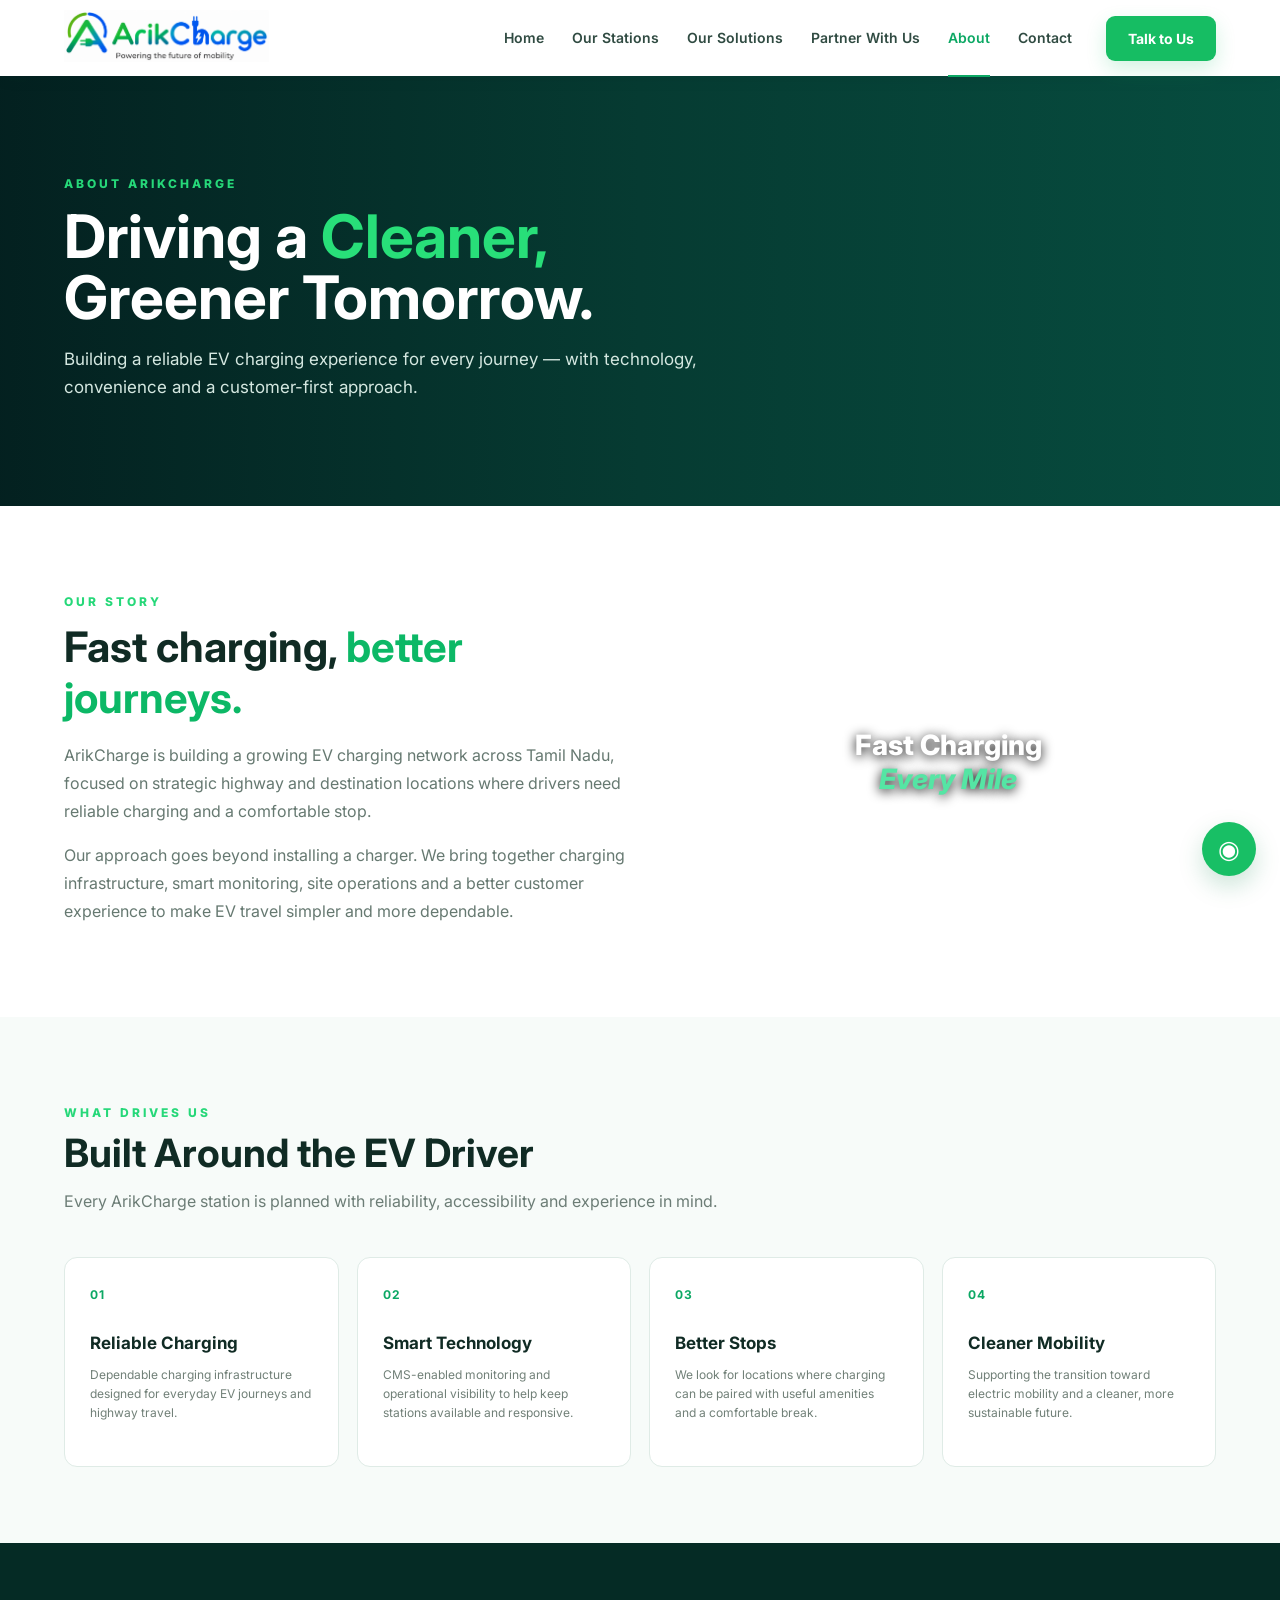
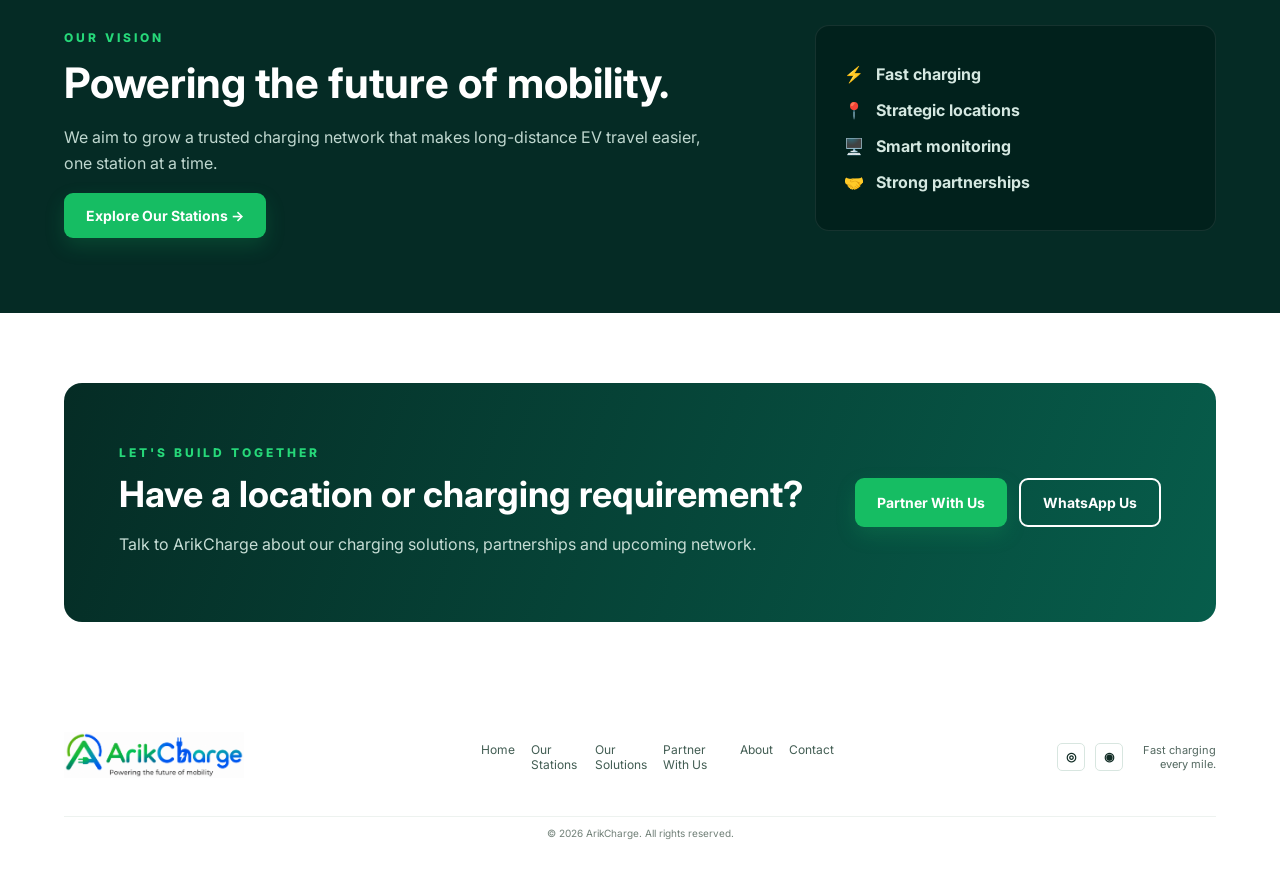
==== about.html @ 1a36ce8d "Add files via upload" ====
<!doctype html>
<html lang="en">
<head>
  <meta charset="utf-8"><meta name="viewport" content="width=device-width, initial-scale=1">
  <meta name="description" content="Learn about ArikCharge and our vision to build a reliable, premium EV charging network.">
  <title>About ArikCharge | Fast charging every mile</title>
  <link rel="preconnect" href="https://fonts.googleapis.com"><link rel="preconnect" href="https://fonts.gstatic.com" crossorigin>
  <link href="https://fonts.googleapis.com/css2?family=Inter:wght@400;500;600;700;800&display=swap" rel="stylesheet"><link rel="stylesheet" href="style.css">
</head>
<body>
<header class="site-header"><a class="brand" href="index.html"><img src="assets/arikcharge-logo.png" alt="ArikCharge"></a><nav class="desktop-nav"><a href="index.html">Home</a><a href="stations.html">Our Stations</a><a href="solutions.html">Our Solutions</a><a href="index.html#partner">Partner With Us</a><a class="active" href="about.html">About</a><a href="index.html#contact">Contact</a></nav><a class="btn btn-green" href="index.html#contact">Talk to Us</a><button class="menu-btn" aria-label="Open menu" aria-expanded="false">☰</button></header>
<main>
<section class="station-hero about-hero"><div class="station-hero-content"><p class="eyebrow">ABOUT ARIKCHARGE</p><h1>Driving a <span>Cleaner,</span><br>Greener Tomorrow.</h1><p>Building a reliable EV charging experience for every journey — with technology, convenience and a customer-first approach.</p></div></section>
<section class="section about-story"><div class="about-story-copy"><p class="tag">OUR STORY</p><h2>Fast charging, <span>better journeys.</span></h2><p>ArikCharge is building a growing EV charging network across Tamil Nadu, focused on strategic highway and destination locations where drivers need reliable charging and a comfortable stop.</p><p>Our approach goes beyond installing a charger. We bring together charging infrastructure, smart monitoring, site operations and a better customer experience to make EV travel simpler and more dependable.</p></div><div class="about-image about-large"><span>Fast Charging<br><em>Every Mile</em></span></div></section>
<section class="section values-section"><div class="section-heading"><div><p class="tag">WHAT DRIVES US</p><h2>Built Around the EV Driver</h2><p>Every ArikCharge station is planned with reliability, accessibility and experience in mind.</p></div></div><div class="value-grid"><article><b>01</b><h3>Reliable Charging</h3><p>Dependable charging infrastructure designed for everyday EV journeys and highway travel.</p></article><article><b>02</b><h3>Smart Technology</h3><p>CMS-enabled monitoring and operational visibility to help keep stations available and responsive.</p></article><article><b>03</b><h3>Better Stops</h3><p>We look for locations where charging can be paired with useful amenities and a comfortable break.</p></article><article><b>04</b><h3>Cleaner Mobility</h3><p>Supporting the transition toward electric mobility and a cleaner, more sustainable future.</p></article></div></section>
<section class="about-vision"><div><p class="tag">OUR VISION</p><h2>Powering the future of mobility.</h2><p>We aim to grow a trusted charging network that makes long-distance EV travel easier, one station at a time.</p><a class="btn btn-green" href="stations.html">Explore Our Stations →</a></div><div class="vision-points"><p>⚡ <b>Fast charging</b></p><p>📍 <b>Strategic locations</b></p><p>🖥️ <b>Smart monitoring</b></p><p>🤝 <b>Strong partnerships</b></p></div></section>
<section class="solution-cta"><div><p class="tag">LET'S BUILD TOGETHER</p><h2>Have a location or charging requirement?</h2><p>Talk to ArikCharge about our charging solutions, partnerships and upcoming network.</p></div><div class="cta-actions"><a class="btn btn-green" href="index.html#partner">Partner With Us</a><a class="btn btn-light-outline" href="https://wa.me/917094050996" target="_blank" rel="noopener">WhatsApp Us</a></div></section>
</main><a class="whatsapp-float" href="https://wa.me/917094050996" target="_blank" rel="noopener" aria-label="Chat with ArikCharge on WhatsApp">◉</a>
<footer><div class="footer-brand"><img src="assets/arikcharge-logo.png" alt="ArikCharge"></div><div class="footer-links"><a href="index.html">Home</a><a href="stations.html">Our Stations</a><a href="solutions.html">Our Solutions</a><a href="index.html#partner">Partner With Us</a><a href="about.html">About</a><a href="index.html#contact">Contact</a></div><div class="social"><a href="https://www.instagram.com/arikcharge/" target="_blank" rel="noopener">◎</a><a href="https://wa.me/917094050996" target="_blank" rel="noopener">◉</a><p>Fast charging<br>every mile.</p></div><small>© 2026 ArikCharge. All rights reserved.</small></footer><script src="script.js"></script></body></html>
---- style.css ----
*{box-sizing:border-box}html{scroll-behavior:smooth}body{margin:0;font-family:Inter,Arial,sans-serif;color:#102b24;background:#fff}a{text-decoration:none;color:inherit}.site-header{height:76px;padding:0 5%;display:flex;align-items:center;gap:34px;background:#fff;position:sticky;top:0;z-index:20;box-shadow:0 2px 16px #062d2210}.brand img{width:205px;height:58px;object-fit:contain}.desktop-nav{display:flex;gap:28px;margin-left:auto}.desktop-nav a{font-size:14px;font-weight:600;color:#304b42;padding:29px 0}.desktop-nav a.active,.desktop-nav a:hover{color:#0ca864;border-bottom:2px solid #0ca864}.btn{display:inline-flex;align-items:center;justify-content:center;padding:14px 22px;border-radius:9px;font-weight:700;font-size:14px;transition:.2s}.btn-green{background:#16bd63;color:#fff;box-shadow:0 8px 20px #16bd6330}.btn-green:hover{transform:translateY(-2px);background:#0faa56}.btn-outline{border:2px solid #fff;color:#fff;background:#061e19aa}.menu-btn{display:none;border:0;background:none;font-size:25px}.hero{min-height:620px;position:relative;background:linear-gradient(90deg,#031e1b 0%,#073b32 48%,#0a5b47 100%);overflow:hidden;color:#fff}.hero:after{content:"";position:absolute;inset:0;background:radial-gradient(circle at 80% 42%,#12b96855 0,transparent 35%),linear-gradient(90deg,#031e1bcc 0%,transparent 60%)}.hero-overlay{position:absolute;inset:0;background-image:url("https://images.unsplash.com/photo-1592833159155-c62df1b65634?auto=format&fit=crop&w=1800&q=85");background-size:cover;background-position:center;opacity:.55}.hero-content{position:relative;z-index:2;padding:100px 5%;max-width:720px}.eyebrow,.tag{font-size:12px;letter-spacing:3px;font-weight:800;color:#26d879}.hero h1{font-size:72px;line-height:.98;margin:18px 0;font-weight:800}.hero h1 span,.about h2 span{color:#20d674}.hero-copy{font-size:18px;line-height:1.55;color:#d6e8e1;max-width:520px}.hero-actions{display:flex;gap:14px;margin-top:28px}.hero-sign{position:absolute;z-index:3;right:5%;bottom:78px;font-size:25px;font-style:italic;line-height:1.05;text-align:right}.hero-sign span{color:#7cf0ba}.hero-features{position:absolute;z-index:3;bottom:0;left:0;right:0;display:flex;gap:70px;padding:22px 5%;background:#001d18aa;border-top:1px solid #ffffff1a}.hero-features div{font-size:15px;color:#d9eee6}.hero-features b{margin-left:8px}.amenities{margin:-1px 5% 0;padding:24px 1%;display:grid;grid-template-columns:repeat(6,1fr);background:#f6fbf9;border:1px solid #e3eee9;border-radius:0 0 12px 12px;position:relative;z-index:5}.amenities div{text-align:center;border-right:1px solid #dce9e3;padding:4px 10px}.amenities div:last-child{border:0}.amenities span{display:block;font-size:25px;color:#0bbf65;margin-bottom:7px}.amenities b{display:block;font-size:12px}.amenities small{font-size:10px}.section{padding:76px 5%}.section-heading{display:flex;justify-content:space-between;align-items:end;gap:20px}.section-heading h2,.about h2,.partner h2{font-size:39px;line-height:1.1;margin:6px 0 10px}.section-heading p:not(.tag),.about-copy>p:not(.tag){color:#6c7d76}.green-link{color:#08a85a;font-weight:700;font-size:14px}.hub-grid{display:grid;grid-template-columns:repeat(4,1fr);gap:18px;margin-top:30px}.hub-card{background:#fff;border:1px solid #dfebe6;border-radius:11px;overflow:hidden;box-shadow:0 7px 24px #123a2b0d}.hub-photo{height:170px;background-size:cover;background-position:center;display:flex;align-items:center;justify-content:center;color:#fff;font-size:45px;position:relative}.hub-photo:after{content:"";position:absolute;inset:0;background:linear-gradient(180deg,transparent,#001d1840)}.hub-photo span{position:relative;z-index:1}.photo-1{background-image:url("https://images.unsplash.com/photo-1593941707882-a5bba14938c7?auto=format&fit=crop&w=900&q=80")}.photo-2{background-image:url("https://images.unsplash.com/photo-1617886322168-72f1d7b6c1a0?auto=format&fit=crop&w=900&q=80")}.photo-3{background-image:url("https://images.unsplash.com/photo-1592833159155-c62df1b65634?auto=format&fit=crop&w=900&q=80")}.more{background:#dfeff4;color:#91afbc}.hub-body{padding:18px}.hub-body h3{margin:0 0 6px;font-size:16px}.hub-body p{font-size:12px;color:#77877f;line-height:1.5}.status{font-size:11px;font-weight:800;color:#08a85a}.partner{margin:0 5% 75px;border-radius:18px;overflow:hidden;min-height:310px;display:grid;grid-template-columns:1.3fr 1fr .7fr;position:relative;background:#052b25;color:#fff}.partner-image{grid-column:1/4;grid-row:1;position:absolute;inset:0;background-image:linear-gradient(90deg,#03251fcc,#03251f66),url("https://images.unsplash.com/photo-1497366754035-f200968a6e72?auto=format&fit=crop&w=1800&q=80");background-size:cover;background-position:center}.partner-content,.partner-side{position:relative;z-index:2;padding:55px}.partner-content{grid-column:1/3}.partner-content h2{font-size:38px}.partner-content>p:not(.tag){line-height:1.55;color:#c9ded7}.partner-benefits{display:flex;gap:24px;margin-top:28px;flex-wrap:wrap;font-size:12px}.partner-side{grid-column:3;background:#001b17aa;display:flex;flex-direction:column;gap:10px;align-items:flex-start;justify-content:center}.partner-side b{font-size:12px;color:#5ce9aa}.partner-side .btn{margin-top:18px}.about{display:grid;grid-template-columns:1.1fr 1fr .55fr;gap:25px;align-items:center;background:#f7fbf9}.about-copy{padding-right:20px}.about-copy>p:not(.tag){line-height:1.65}.about-image{height:260px;border-radius:12px;background-image:url("https://images.unsplash.com/photo-1500530855697-b586d89ba3ee?auto=format&fit=crop&w=1000&q=80");background-size:cover;background-position:center;display:flex;align-items:center;justify-content:center;color:#fff;text-align:center;font-size:28px;font-weight:800;text-shadow:0 2px 12px #000}.about-image em{color:#55e5a4}.about-points{background:#fff;padding:18px 24px;border-radius:12px;border:1px solid #e4eee9}.about-points p{font-size:13px;margin:18px 0}.contact{background:#052b25;color:#fff;padding:38px 5%;display:grid;grid-template-columns:1.3fr repeat(4,1fr);gap:25px;align-items:center}.contact h2{margin:0 0 8px;font-size:28px}.contact p{margin:0;color:#b8d2ca;font-size:12px}.contact a,.contact>div:not(:first-child){display:flex;gap:12px;align-items:center}.contact strong{font-size:23px;color:#25d87a}.contact span{font-size:11px;color:#b8d2ca}.contact b{font-size:12px;color:#fff}.contact a:hover b{color:#4be99a}footer{padding:35px 5%;display:grid;grid-template-columns:1.1fr 1fr 1fr;gap:30px;align-items:center;background:#fff}.footer-brand img{width:180px;height:55px;object-fit:contain}.footer-links{display:flex;gap:16px;justify-content:center;font-size:12px;color:#425d53}.footer-links a:hover{color:#0aa95c}.social{display:flex;align-items:center;justify-content:flex-end;gap:10px}.social a{width:28px;height:28px;border:1px solid #d8e6e0;border-radius:5px;display:grid;place-items:center;font-weight:800;font-size:12px}.social p{font-size:11px;margin-left:10px;text-align:right;color:#536860}footer small{grid-column:1/4;text-align:center;color:#718078;font-size:10px;padding-top:10px;border-top:1px solid #edf2ef}
@media(max-width:1000px){.desktop-nav{gap:15px}.hub-grid{grid-template-columns:repeat(2,1fr)}.amenities{grid-template-columns:repeat(3,1fr);gap:12px}.amenities div:nth-child(3){border:0}.partner{grid-template-columns:1fr}.partner-content{grid-column:1}.partner-side{grid-column:1}.partner-image{grid-column:1}.about{grid-template-columns:1fr 1fr}.about-points{grid-column:1/3}.contact{grid-template-columns:repeat(2,1fr)}.contact>div:first-child{grid-column:1/3}}
@media(max-width:720px){.site-header{height:68px;padding:0 18px}.brand img{width:155px;height:54px}.desktop-nav,.site-header>.btn{display:none}.menu-btn{display:block;margin-left:auto}.hero{min-height:620px}.hero-content{padding:75px 24px}.hero h1{font-size:52px}.hero-copy{font-size:16px}.hero-sign{right:24px;bottom:80px;font-size:19px}.hero-features{gap:12px;padding:15px 20px;justify-content:space-between}.hero-features div{font-size:10px;text-align:center}.hero-features b{display:block;margin:4px 0 0}.amenities{margin:0 15px;grid-template-columns:repeat(2,1fr);border-radius:0 0 12px 12px}.amenities div:nth-child(even){border:0}.section{padding:55px 20px}.section-heading{display:block}.section-heading h2,.about h2,.partner h2{font-size:31px}.green-link{display:inline-block;margin-top:12px}.hub-grid{grid-template-columns:1fr}.partner{margin:0 15px 55px}.partner-content,.partner-side{padding:35px 25px}.about{grid-template-columns:1fr;padding:50px 20px}.about-points{grid-column:auto}.about-image{height:220px}.contact{grid-template-columns:1fr;padding:35px 25px}.contact>div:first-child{grid-column:auto}.contact a,.contact>div{padding:10px 0}footer{grid-template-columns:1fr;padding:30px 20px;text-align:center}.footer-links{flex-wrap:wrap}.social{justify-content:center}.social p{display:none}footer small{grid-column:auto}}

/* Phase 2 — Our Solutions */
.solution-hero{min-height:430px;position:relative;display:flex;align-items:center;color:#fff;overflow:hidden;background:linear-gradient(90deg,#031e1b,#075c48)}
.solution-hero:before{content:"";position:absolute;inset:0;background:linear-gradient(90deg,#031e1ee8 0%,#063b32d0 45%,#075d4b99 100%),url("https://images.unsplash.com/photo-1593941707882-a5bba14938c7?auto=format&fit=crop&w=1800&q=85") center/cover}
.solution-hero-content{position:relative;z-index:2;padding:80px 5%;max-width:780px}.solution-hero h1{font-size:60px;line-height:1.02;margin:15px 0}.solution-hero h1 span{color:#28df79}.solution-hero p:not(.eyebrow){font-size:17px;line-height:1.65;color:#d5e8e1;max-width:680px}
.charger-grid{display:grid;grid-template-columns:repeat(4,1fr);gap:18px;margin-top:30px}.charger-card{padding:25px;border:1px solid #dfebe6;border-radius:14px;background:#fff;box-shadow:0 8px 28px #123a2b0d;position:relative;overflow:hidden}.charger-card:before{content:"";position:absolute;left:0;top:0;width:100%;height:4px;background:#16bd63}.charger-card.featured:before{background:#1677d2}.charger-number{font-size:44px;font-weight:800;line-height:1;color:#0ca864}.charger-number span{font-size:18px;margin-left:4px}.charger-card h3{font-size:17px;margin:17px 0 8px}.charger-card p{font-size:12px;color:#708078;line-height:1.55;min-height:58px}.charger-card ul,.service-card ul{padding-left:17px;color:#52665e;font-size:12px;line-height:1.9;margin-bottom:0}.solution-services{background:#f7fbf9}.service-grid{display:grid;grid-template-columns:repeat(4,1fr);gap:18px;margin-top:30px}.service-card{background:#fff;border:1px solid #dfebe6;border-radius:14px;padding:25px;box-shadow:0 7px 24px #123a2b0a}.service-icon{width:52px;height:52px;border-radius:12px;display:grid;place-items:center;background:#eaf8f1;color:#087f4d;font-weight:800;font-size:18px;margin-bottom:17px}.service-card h3{margin:0 0 8px;font-size:17px}.service-card p{font-size:12px;color:#708078;line-height:1.55;min-height:58px}.process-section{background:#e9f8f2;padding:60px 5%}.process-inner{text-align:center}.process-inner h2{font-size:36px;margin:7px 0 35px}.process-grid{display:grid;grid-template-columns:1fr .35fr 1fr .35fr 1fr .35fr 1fr .35fr 1fr .35fr 1fr;align-items:center;gap:10px}.process-grid div{font-size:12px;color:#35564a}.process-grid div:nth-child(even){font-size:24px;color:#16bd63}.process-grid div:nth-child(odd){display:flex;flex-direction:column;gap:8px}.process-grid b{font-size:20px;color:#0ca864}.process-grid span{font-weight:700}.solution-cta{margin:70px 5%;padding:50px 55px;border-radius:18px;background:linear-gradient(110deg,#052c25,#075d4b);color:#fff;display:flex;justify-content:space-between;align-items:center;gap:30px}.solution-cta h2{font-size:36px;margin:6px 0 10px}.solution-cta p:not(.tag){color:#c6ddd5;line-height:1.55;max-width:650px}.cta-actions{display:flex;gap:12px;flex-shrink:0}.btn-light-outline{border:2px solid #fff;color:#fff;background:transparent}.btn-light-outline:hover{background:#fff;color:#06352c}

/* Home map + social */
.map-section{background:#f7fbf9}.map-card{margin-top:28px;border-radius:16px;overflow:hidden;border:1px solid #dfeae5;background:#fff;box-shadow:0 8px 28px #123a2b0d}.map-card iframe{display:block;width:100%;height:360px;border:0}.map-actions{padding:16px 20px;display:flex;justify-content:space-between;align-items:center;gap:15px}.map-actions strong{font-size:15px}.map-actions span{display:block;color:#718078;font-size:12px;margin-top:3px}.whatsapp-float{position:fixed;right:24px;bottom:24px;z-index:50;width:54px;height:54px;border-radius:50%;display:grid;place-items:center;background:#18bf65;color:#fff;font-size:25px;box-shadow:0 10px 25px #0a7e4535}.whatsapp-float:hover{transform:translateY(-2px)}
@media(max-width:1000px){.charger-grid,.service-grid{grid-template-columns:repeat(2,1fr)}.process-grid{grid-template-columns:repeat(6,1fr)}.process-grid div:nth-child(even){display:none}.process-grid div:nth-child(odd){margin-bottom:18px}.solution-cta{display:block}.cta-actions{margin-top:25px}}
@media(max-width:720px){.solution-hero{min-height:500px}.solution-hero-content{padding:65px 24px}.solution-hero h1{font-size:45px}.charger-grid,.service-grid{grid-template-columns:1fr}.process-section{padding:50px 20px}.process-grid{grid-template-columns:repeat(2,1fr);gap:20px}.solution-cta{margin:50px 15px;padding:35px 25px}.solution-cta h2{font-size:29px}.cta-actions{flex-direction:column}.map-card iframe{height:300px}.map-actions{align-items:flex-start;flex-direction:column}.whatsapp-float{right:18px;bottom:18px}}
@media(max-width:720px){.desktop-nav.mobile-open{display:flex;position:absolute;top:68px;left:0;right:0;background:#fff;padding:12px 20px 18px;flex-direction:column;gap:0;box-shadow:0 12px 20px #123a2b18}.desktop-nav.mobile-open a{padding:13px 0;border-bottom:1px solid #edf2ef}.desktop-nav.mobile-open a.active{border-bottom:2px solid #0ca864}}

/* V3 — Our Stations & About */
.station-hero{min-height:430px;position:relative;display:flex;align-items:center;color:#fff;overflow:hidden;background:#063b32}.station-hero:before{content:"";position:absolute;inset:0;background:linear-gradient(90deg,#031e1ee8 0%,#063b32cc 48%,#075d4b88 100%),url("https://images.unsplash.com/photo-1593941707882-a5bba14938c7?auto=format&fit=crop&w=1800&q=85") center/cover}.station-hero-content{position:relative;z-index:2;padding:80px 5%;max-width:800px}.station-hero h1{font-size:60px;line-height:1.02;margin:15px 0}.station-hero h1 span{color:#28df79}.station-hero p:not(.eyebrow){font-size:17px;line-height:1.65;color:#d5e8e1;max-width:680px}.station-grid{display:grid;grid-template-columns:repeat(2,1fr);gap:22px;margin-top:30px}.station-card{border:1px solid #dfebe6;border-radius:15px;background:#fff;overflow:hidden;box-shadow:0 8px 28px #123a2b0d}.station-card.station-coming{grid-column:1/-1;display:grid;grid-template-columns:260px 1fr;align-items:center}.station-photo{height:210px;background-size:cover;background-position:center;display:flex;align-items:center;justify-content:center;color:#fff;position:relative;overflow:hidden}.station-photo:after{content:"";position:absolute;inset:0;background:linear-gradient(180deg,#001d1810,#001d1870)}.station-photo span{font-size:55px;font-weight:800;position:relative;z-index:1}.station-photo small{font-size:18px;font-weight:800;position:relative;z-index:1;margin:30px 0 0 5px}.station-body{padding:23px}.station-top{display:flex;justify-content:space-between;gap:15px;align-items:start}.station-top .tag{margin:0 0 7px;font-size:10px;letter-spacing:1.6px}.station-body h3{font-size:20px;margin:0 0 9px}.station-body>p:not(.tag){color:#6c7d76;line-height:1.6;font-size:13px}.station-meta{display:flex;gap:8px;flex-wrap:wrap;margin:18px 0}.station-meta span{background:#f3f8f5;border:1px solid #e0ebe5;padding:8px 10px;border-radius:7px;font-size:11px;font-weight:700;color:#3d5a50}.station-btn{margin-top:5px}.station-route-grid{display:grid;grid-template-columns:1fr 1fr;gap:18px;margin-top:28px}.route-card{background:#fff;border:1px solid #dfeae5;border-radius:12px;padding:22px;display:flex;flex-direction:column;gap:8px}.route-card b{font-size:15px}.route-card span{font-size:12px;color:#718078}.about-hero:before{background:linear-gradient(90deg,#031e1ee8 0%,#063b32d0 50%,#075d4b88 100%),url("https://images.unsplash.com/photo-1500530855697-b586d89ba3ee?auto=format&fit=crop&w=1800&q=85") center/cover}.about-story{display:grid;grid-template-columns:1.05fr 1fr;gap:55px;align-items:center}.about-story-copy h2{font-size:42px;margin:8px 0 18px}.about-story-copy h2 span{color:#0cb866}.about-story-copy>p:not(.tag){color:#667971;line-height:1.75}.about-large{height:340px}.values-section{background:#f7fbf9}.value-grid{display:grid;grid-template-columns:repeat(4,1fr);gap:18px;margin-top:30px}.value-grid article{background:#fff;border:1px solid #dfebe6;border-radius:13px;padding:25px;min-height:210px}.value-grid article>b{font-size:12px;color:#0ca864;letter-spacing:1px}.value-grid h3{font-size:17px;margin:30px 0 10px}.value-grid p{font-size:12px;color:#718078;line-height:1.6}.about-vision{padding:75px 5%;background:#052b25;color:#fff;display:grid;grid-template-columns:1.4fr .8fr;gap:50px;align-items:center}.about-vision h2{font-size:42px;margin:7px 0 15px}.about-vision>div:first-child>p:not(.tag){color:#bfd7cf;line-height:1.65;max-width:650px}.vision-points{background:#001d18aa;border:1px solid #ffffff15;border-radius:14px;padding:22px 28px}.vision-points p{margin:16px 0;color:#d5e8e1}.vision-points b{margin-left:8px}
@media(max-width:1000px){.station-grid{grid-template-columns:1fr}.station-card.station-coming{grid-column:auto}.value-grid{grid-template-columns:repeat(2,1fr)}.about-story{grid-template-columns:1fr 1fr}.about-vision{grid-template-columns:1fr}.station-route-grid{grid-template-columns:1fr}}
@media(max-width:720px){.station-hero{min-height:500px}.station-hero-content{padding:65px 24px}.station-hero h1{font-size:45px}.station-grid{grid-template-columns:1fr}.station-card.station-coming{display:block}.station-photo{height:190px}.station-top{display:block}.station-top .status{display:inline-block;margin-top:8px}.about-story{grid-template-columns:1fr;padding:55px 20px}.about-story-copy h2{font-size:33px}.about-large{height:250px}.value-grid{grid-template-columns:1fr}.about-vision{padding:55px 20px}.about-vision h2{font-size:33px}.station-route-grid{grid-template-columns:1fr}}

/* V3 branded station cards - real station photos can be added later */
.station-card-clean{overflow:hidden}.station-brand-panel{min-height:205px;background:linear-gradient(135deg,#052b25,#0b7250);display:flex;align-items:center;justify-content:center;position:relative;padding:28px}.station-brand-panel.brand-blue{background:linear-gradient(135deg,#06253b,#075f73)}.station-brand-panel img{width:190px;max-width:70%;height:auto;filter:brightness(0) invert(1);opacity:.98}.station-brand-panel .power-badge{position:absolute;right:22px;bottom:20px;display:flex;align-items:baseline;gap:5px;color:#fff;background:#ffffff18;border:1px solid #ffffff32;border-radius:12px;padding:9px 13px}.power-badge strong{font-size:30px;line-height:1}.power-badge span{font-size:13px;font-weight:800}.station-brand-panel .status{position:absolute;left:22px;top:20px}.station-brand-panel .status.planned{background:#e8f3ff;color:#0868b7}.charger-type{font-size:11px;font-weight:800;color:#0b8d55;background:#eef9f3;border:1px solid #d5eee1;border-radius:999px;padding:7px 10px;white-space:nowrap}.coming-panel{min-height:170px;background:linear-gradient(135deg,#0a3244,#0c8061)}.coming-mark{position:absolute;right:30px;bottom:20px;font-size:58px;font-weight:800;color:#28df79}.station-card-clean .station-body{padding:24px}.station-card-clean .station-meta span{background:#f7fbf9}.station-card-clean .station-btn{width:100%;justify-content:center}.station-card-clean .station-top{align-items:center}
@media(max-width:720px){.station-brand-panel{min-height:180px}.station-brand-panel img{width:160px}.charger-type{display:inline-block;margin-top:8px}.station-card-clean .station-top{display:block}}
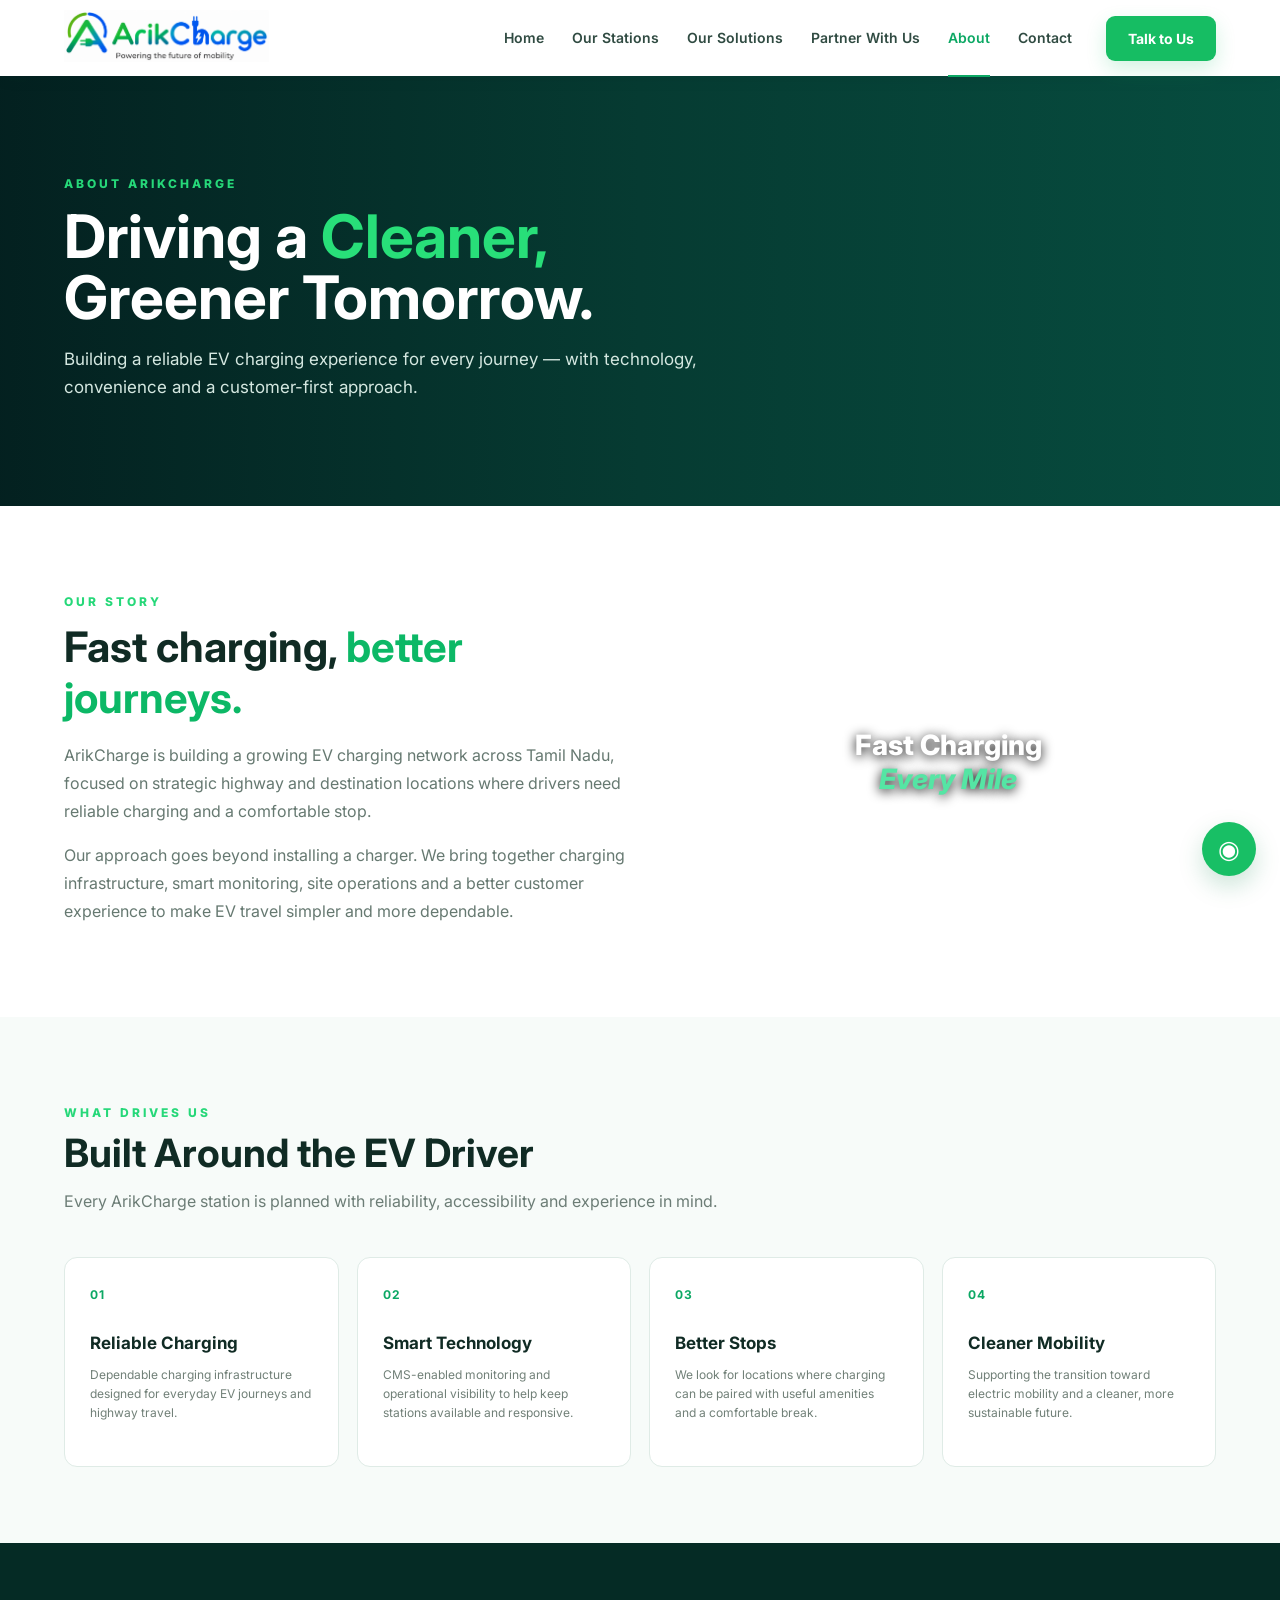
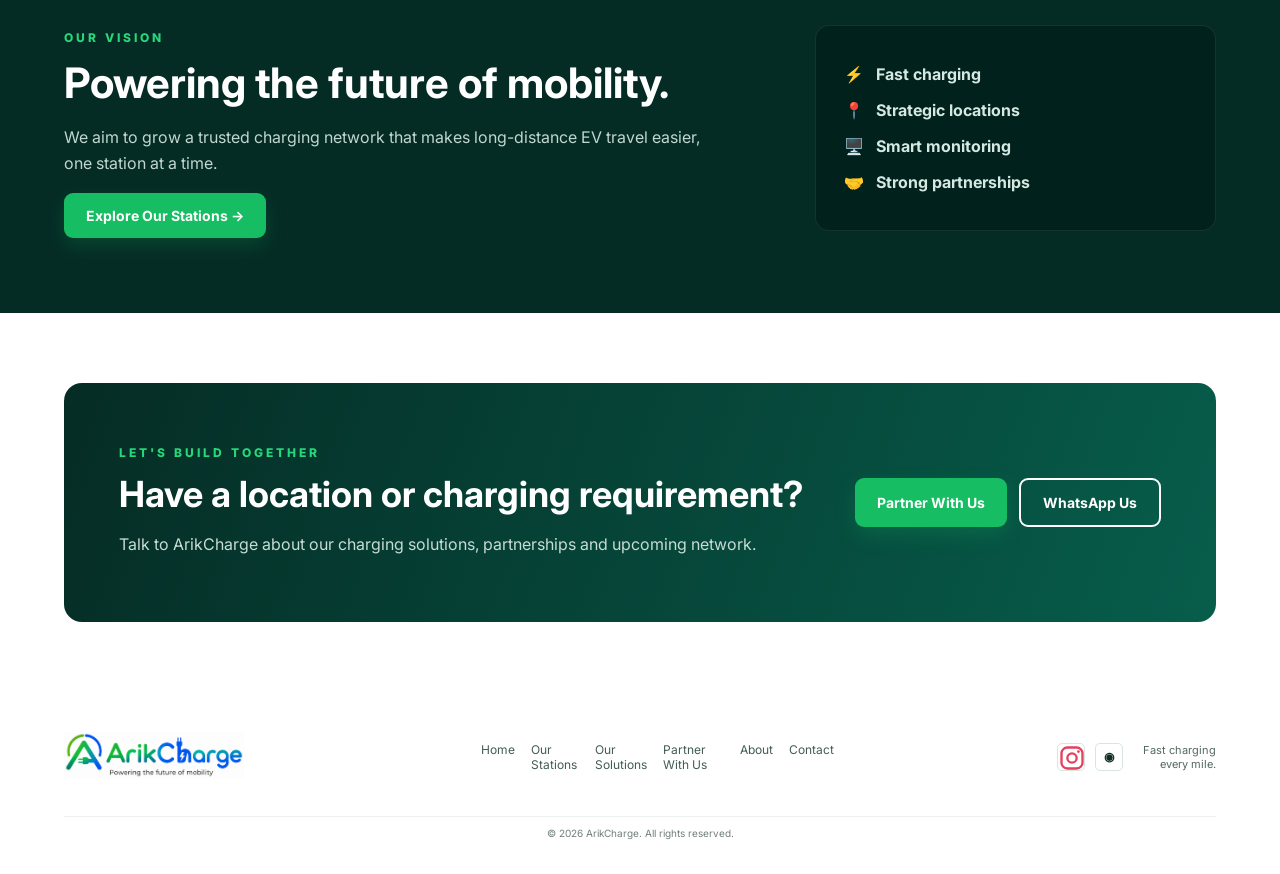
==== commit b708e194: "Add files via upload" ====
--- a/about.html
+++ b/about.html
@@ -8,12 +8,12 @@
   <link href="https://fonts.googleapis.com/css2?family=Inter:wght@400;500;600;700;800&display=swap" rel="stylesheet"><link rel="stylesheet" href="style.css">
 </head>
 <body>
-<header class="site-header"><a class="brand" href="index.html"><img src="assets/arikcharge-logo.png" alt="ArikCharge"></a><nav class="desktop-nav"><a href="index.html">Home</a><a href="stations.html">Our Stations</a><a href="solutions.html">Our Solutions</a><a href="index.html#partner">Partner With Us</a><a class="active" href="about.html">About</a><a href="index.html#contact">Contact</a></nav><a class="btn btn-green" href="index.html#contact">Talk to Us</a><button class="menu-btn" aria-label="Open menu" aria-expanded="false">☰</button></header>
+<header class="site-header"><a class="brand" href="index.html"><img src="assets/arikcharge-logo.png" alt="ArikCharge"></a><nav class="desktop-nav"><a href="index.html">Home</a><a href="stations.html">Our Stations</a><a href="solutions.html">Our Solutions</a><a href="index.html#partner">Partner With Us</a><a class="active" href="about.html">About</a><a href="contact.html">Contact</a></nav><a class="btn btn-green" href="contact.html">Talk to Us</a><button class="menu-btn" aria-label="Open menu" aria-expanded="false">☰</button></header>
 <main>
 <section class="station-hero about-hero"><div class="station-hero-content"><p class="eyebrow">ABOUT ARIKCHARGE</p><h1>Driving a <span>Cleaner,</span><br>Greener Tomorrow.</h1><p>Building a reliable EV charging experience for every journey — with technology, convenience and a customer-first approach.</p></div></section>
 <section class="section about-story"><div class="about-story-copy"><p class="tag">OUR STORY</p><h2>Fast charging, <span>better journeys.</span></h2><p>ArikCharge is building a growing EV charging network across Tamil Nadu, focused on strategic highway and destination locations where drivers need reliable charging and a comfortable stop.</p><p>Our approach goes beyond installing a charger. We bring together charging infrastructure, smart monitoring, site operations and a better customer experience to make EV travel simpler and more dependable.</p></div><div class="about-image about-large"><span>Fast Charging<br><em>Every Mile</em></span></div></section>
 <section class="section values-section"><div class="section-heading"><div><p class="tag">WHAT DRIVES US</p><h2>Built Around the EV Driver</h2><p>Every ArikCharge station is planned with reliability, accessibility and experience in mind.</p></div></div><div class="value-grid"><article><b>01</b><h3>Reliable Charging</h3><p>Dependable charging infrastructure designed for everyday EV journeys and highway travel.</p></article><article><b>02</b><h3>Smart Technology</h3><p>CMS-enabled monitoring and operational visibility to help keep stations available and responsive.</p></article><article><b>03</b><h3>Better Stops</h3><p>We look for locations where charging can be paired with useful amenities and a comfortable break.</p></article><article><b>04</b><h3>Cleaner Mobility</h3><p>Supporting the transition toward electric mobility and a cleaner, more sustainable future.</p></article></div></section>
 <section class="about-vision"><div><p class="tag">OUR VISION</p><h2>Powering the future of mobility.</h2><p>We aim to grow a trusted charging network that makes long-distance EV travel easier, one station at a time.</p><a class="btn btn-green" href="stations.html">Explore Our Stations →</a></div><div class="vision-points"><p>⚡ <b>Fast charging</b></p><p>📍 <b>Strategic locations</b></p><p>🖥️ <b>Smart monitoring</b></p><p>🤝 <b>Strong partnerships</b></p></div></section>
-<section class="solution-cta"><div><p class="tag">LET'S BUILD TOGETHER</p><h2>Have a location or charging requirement?</h2><p>Talk to ArikCharge about our charging solutions, partnerships and upcoming network.</p></div><div class="cta-actions"><a class="btn btn-green" href="index.html#partner">Partner With Us</a><a class="btn btn-light-outline" href="https://wa.me/917094050996" target="_blank" rel="noopener">WhatsApp Us</a></div></section>
-</main><a class="whatsapp-float" href="https://wa.me/917094050996" target="_blank" rel="noopener" aria-label="Chat with ArikCharge on WhatsApp">◉</a>
-<footer><div class="footer-brand"><img src="assets/arikcharge-logo.png" alt="ArikCharge"></div><div class="footer-links"><a href="index.html">Home</a><a href="stations.html">Our Stations</a><a href="solutions.html">Our Solutions</a><a href="index.html#partner">Partner With Us</a><a href="about.html">About</a><a href="index.html#contact">Contact</a></div><div class="social"><a href="https://www.instagram.com/arikcharge/" target="_blank" rel="noopener">◎</a><a href="https://wa.me/917094050996" target="_blank" rel="noopener">◉</a><p>Fast charging<br>every mile.</p></div><small>© 2026 ArikCharge. All rights reserved.</small></footer><script src="script.js"></script></body></html>+<section class="solution-cta"><div><p class="tag">LET'S BUILD TOGETHER</p><h2>Have a location or charging requirement?</h2><p>Talk to ArikCharge about our charging solutions, partnerships and upcoming network.</p></div><div class="cta-actions"><a class="btn btn-green" href="index.html#partner">Partner With Us</a><a class="btn btn-light-outline" href="https://wa.me/918190814593" target="_blank" rel="noopener">WhatsApp Us</a></div></section>
+</main><a class="whatsapp-float" href="https://wa.me/918190814593" target="_blank" rel="noopener" aria-label="Chat with ArikCharge on WhatsApp">◉</a>
+<footer><div class="footer-brand"><img src="assets/arikcharge-logo.png" alt="ArikCharge"></div><div class="footer-links"><a href="index.html">Home</a><a href="stations.html">Our Stations</a><a href="solutions.html">Our Solutions</a><a href="index.html#partner">Partner With Us</a><a href="about.html">About</a><a href="contact.html">Contact</a></div><div class="social"><a class="instagram-social" href="https://www.instagram.com/arikcharge?igsh=MTh1YzF3YmhueGhsbA%3D%3D&utm_source=ig_contact_invite" target="_blank" rel="noopener" aria-label="ArikCharge Instagram"><svg viewBox="0 0 24 24" aria-hidden="true"><rect x="3" y="3" width="18" height="18" rx="5" fill="none" stroke="currentColor" stroke-width="2"/><circle cx="12" cy="12" r="4" fill="none" stroke="currentColor" stroke-width="2"/><circle cx="17.5" cy="6.5" r="1.2" fill="currentColor"/></svg></a><a href="https://wa.me/918190814593" target="_blank" rel="noopener">◉</a><p>Fast charging<br>every mile.</p></div><small>© 2026 ArikCharge. All rights reserved.</small></footer><script src="script.js"></script></body></html>
--- a/style.css
+++ b/style.css
@@ -1,4 +1,4 @@
-*{box-sizing:border-box}html{scroll-behavior:smooth}body{margin:0;font-family:Inter,Arial,sans-serif;color:#102b24;background:#fff}a{text-decoration:none;color:inherit}.site-header{height:76px;padding:0 5%;display:flex;align-items:center;gap:34px;background:#fff;position:sticky;top:0;z-index:20;box-shadow:0 2px 16px #062d2210}.brand img{width:205px;height:58px;object-fit:contain}.desktop-nav{display:flex;gap:28px;margin-left:auto}.desktop-nav a{font-size:14px;font-weight:600;color:#304b42;padding:29px 0}.desktop-nav a.active,.desktop-nav a:hover{color:#0ca864;border-bottom:2px solid #0ca864}.btn{display:inline-flex;align-items:center;justify-content:center;padding:14px 22px;border-radius:9px;font-weight:700;font-size:14px;transition:.2s}.btn-green{background:#16bd63;color:#fff;box-shadow:0 8px 20px #16bd6330}.btn-green:hover{transform:translateY(-2px);background:#0faa56}.btn-outline{border:2px solid #fff;color:#fff;background:#061e19aa}.menu-btn{display:none;border:0;background:none;font-size:25px}.hero{min-height:620px;position:relative;background:linear-gradient(90deg,#031e1b 0%,#073b32 48%,#0a5b47 100%);overflow:hidden;color:#fff}.hero:after{content:"";position:absolute;inset:0;background:radial-gradient(circle at 80% 42%,#12b96855 0,transparent 35%),linear-gradient(90deg,#031e1bcc 0%,transparent 60%)}.hero-overlay{position:absolute;inset:0;background-image:url("https://images.unsplash.com/photo-1592833159155-c62df1b65634?auto=format&fit=crop&w=1800&q=85");background-size:cover;background-position:center;opacity:.55}.hero-content{position:relative;z-index:2;padding:100px 5%;max-width:720px}.eyebrow,.tag{font-size:12px;letter-spacing:3px;font-weight:800;color:#26d879}.hero h1{font-size:72px;line-height:.98;margin:18px 0;font-weight:800}.hero h1 span,.about h2 span{color:#20d674}.hero-copy{font-size:18px;line-height:1.55;color:#d6e8e1;max-width:520px}.hero-actions{display:flex;gap:14px;margin-top:28px}.hero-sign{position:absolute;z-index:3;right:5%;bottom:78px;font-size:25px;font-style:italic;line-height:1.05;text-align:right}.hero-sign span{color:#7cf0ba}.hero-features{position:absolute;z-index:3;bottom:0;left:0;right:0;display:flex;gap:70px;padding:22px 5%;background:#001d18aa;border-top:1px solid #ffffff1a}.hero-features div{font-size:15px;color:#d9eee6}.hero-features b{margin-left:8px}.amenities{margin:-1px 5% 0;padding:24px 1%;display:grid;grid-template-columns:repeat(6,1fr);background:#f6fbf9;border:1px solid #e3eee9;border-radius:0 0 12px 12px;position:relative;z-index:5}.amenities div{text-align:center;border-right:1px solid #dce9e3;padding:4px 10px}.amenities div:last-child{border:0}.amenities span{display:block;font-size:25px;color:#0bbf65;margin-bottom:7px}.amenities b{display:block;font-size:12px}.amenities small{font-size:10px}.section{padding:76px 5%}.section-heading{display:flex;justify-content:space-between;align-items:end;gap:20px}.section-heading h2,.about h2,.partner h2{font-size:39px;line-height:1.1;margin:6px 0 10px}.section-heading p:not(.tag),.about-copy>p:not(.tag){color:#6c7d76}.green-link{color:#08a85a;font-weight:700;font-size:14px}.hub-grid{display:grid;grid-template-columns:repeat(4,1fr);gap:18px;margin-top:30px}.hub-card{background:#fff;border:1px solid #dfebe6;border-radius:11px;overflow:hidden;box-shadow:0 7px 24px #123a2b0d}.hub-photo{height:170px;background-size:cover;background-position:center;display:flex;align-items:center;justify-content:center;color:#fff;font-size:45px;position:relative}.hub-photo:after{content:"";position:absolute;inset:0;background:linear-gradient(180deg,transparent,#001d1840)}.hub-photo span{position:relative;z-index:1}.photo-1{background-image:url("https://images.unsplash.com/photo-1593941707882-a5bba14938c7?auto=format&fit=crop&w=900&q=80")}.photo-2{background-image:url("https://images.unsplash.com/photo-1617886322168-72f1d7b6c1a0?auto=format&fit=crop&w=900&q=80")}.photo-3{background-image:url("https://images.unsplash.com/photo-1592833159155-c62df1b65634?auto=format&fit=crop&w=900&q=80")}.more{background:#dfeff4;color:#91afbc}.hub-body{padding:18px}.hub-body h3{margin:0 0 6px;font-size:16px}.hub-body p{font-size:12px;color:#77877f;line-height:1.5}.status{font-size:11px;font-weight:800;color:#08a85a}.partner{margin:0 5% 75px;border-radius:18px;overflow:hidden;min-height:310px;display:grid;grid-template-columns:1.3fr 1fr .7fr;position:relative;background:#052b25;color:#fff}.partner-image{grid-column:1/4;grid-row:1;position:absolute;inset:0;background-image:linear-gradient(90deg,#03251fcc,#03251f66),url("https://images.unsplash.com/photo-1497366754035-f200968a6e72?auto=format&fit=crop&w=1800&q=80");background-size:cover;background-position:center}.partner-content,.partner-side{position:relative;z-index:2;padding:55px}.partner-content{grid-column:1/3}.partner-content h2{font-size:38px}.partner-content>p:not(.tag){line-height:1.55;color:#c9ded7}.partner-benefits{display:flex;gap:24px;margin-top:28px;flex-wrap:wrap;font-size:12px}.partner-side{grid-column:3;background:#001b17aa;display:flex;flex-direction:column;gap:10px;align-items:flex-start;justify-content:center}.partner-side b{font-size:12px;color:#5ce9aa}.partner-side .btn{margin-top:18px}.about{display:grid;grid-template-columns:1.1fr 1fr .55fr;gap:25px;align-items:center;background:#f7fbf9}.about-copy{padding-right:20px}.about-copy>p:not(.tag){line-height:1.65}.about-image{height:260px;border-radius:12px;background-image:url("https://images.unsplash.com/photo-1500530855697-b586d89ba3ee?auto=format&fit=crop&w=1000&q=80");background-size:cover;background-position:center;display:flex;align-items:center;justify-content:center;color:#fff;text-align:center;font-size:28px;font-weight:800;text-shadow:0 2px 12px #000}.about-image em{color:#55e5a4}.about-points{background:#fff;padding:18px 24px;border-radius:12px;border:1px solid #e4eee9}.about-points p{font-size:13px;margin:18px 0}.contact{background:#052b25;color:#fff;padding:38px 5%;display:grid;grid-template-columns:1.3fr repeat(4,1fr);gap:25px;align-items:center}.contact h2{margin:0 0 8px;font-size:28px}.contact p{margin:0;color:#b8d2ca;font-size:12px}.contact a,.contact>div:not(:first-child){display:flex;gap:12px;align-items:center}.contact strong{font-size:23px;color:#25d87a}.contact span{font-size:11px;color:#b8d2ca}.contact b{font-size:12px;color:#fff}.contact a:hover b{color:#4be99a}footer{padding:35px 5%;display:grid;grid-template-columns:1.1fr 1fr 1fr;gap:30px;align-items:center;background:#fff}.footer-brand img{width:180px;height:55px;object-fit:contain}.footer-links{display:flex;gap:16px;justify-content:center;font-size:12px;color:#425d53}.footer-links a:hover{color:#0aa95c}.social{display:flex;align-items:center;justify-content:flex-end;gap:10px}.social a{width:28px;height:28px;border:1px solid #d8e6e0;border-radius:5px;display:grid;place-items:center;font-weight:800;font-size:12px}.social p{font-size:11px;margin-left:10px;text-align:right;color:#536860}footer small{grid-column:1/4;text-align:center;color:#718078;font-size:10px;padding-top:10px;border-top:1px solid #edf2ef}
+*{box-sizing:border-box}html{scroll-behavior:smooth}body{margin:0;font-family:Inter,Arial,sans-serif;color:#102b24;background:#fff}a{text-decoration:none;color:inherit}.site-header{height:76px;padding:0 5%;display:flex;align-items:center;gap:34px;background:#fff;position:sticky;top:0;z-index:20;box-shadow:0 2px 16px #062d2210}.brand img{width:205px;height:58px;object-fit:contain}.desktop-nav{display:flex;gap:28px;margin-left:auto}.desktop-nav a{font-size:14px;font-weight:600;color:#304b42;padding:29px 0}.desktop-nav a.active,.desktop-nav a:hover{color:#0ca864;border-bottom:2px solid #0ca864}.btn{display:inline-flex;align-items:center;justify-content:center;padding:14px 22px;border-radius:9px;font-weight:700;font-size:14px;transition:.2s}.btn-green{background:#16bd63;color:#fff;box-shadow:0 8px 20px #16bd6330}.btn-green:hover{transform:translateY(-2px);background:#0faa56}.btn-outline{border:2px solid #fff;color:#fff;background:#061e19aa}.menu-btn{display:none;border:0;background:none;font-size:25px}.hero{min-height:620px;position:relative;background:linear-gradient(90deg,#031e1b 0%,#073b32 48%,#0a5b47 100%);overflow:hidden;color:#fff}.hero:after{content:"";position:absolute;inset:0;background:radial-gradient(circle at 80% 42%,#12b96855 0,transparent 35%),linear-gradient(90deg,#031e1bcc 0%,transparent 60%)}.hero-overlay{position:absolute;inset:0;background-image:url("assets/hero-arikcharge-v6.png");background-size:cover;background-position:center;opacity:.78}.hero-content{position:relative;z-index:2;padding:100px 5%;max-width:720px}.eyebrow,.tag{font-size:12px;letter-spacing:3px;font-weight:800;color:#26d879}.hero h1{font-size:72px;line-height:.98;margin:18px 0;font-weight:800}.hero h1 span,.about h2 span{color:#20d674}.hero-copy{font-size:18px;line-height:1.55;color:#d6e8e1;max-width:520px}.hero-actions{display:flex;gap:14px;margin-top:28px}.hero-sign{position:absolute;z-index:3;right:5%;bottom:78px;font-size:25px;font-style:italic;line-height:1.05;text-align:right}.hero-sign span{color:#7cf0ba}.hero-features{position:absolute;z-index:3;bottom:0;left:0;right:0;display:flex;gap:70px;padding:22px 5%;background:#001d18aa;border-top:1px solid #ffffff1a}.hero-features div{font-size:15px;color:#d9eee6}.hero-features b{margin-left:8px}.amenities{margin:-1px 5% 0;padding:24px 1%;display:grid;grid-template-columns:repeat(5,1fr);background:#f6fbf9;border:1px solid #e3eee9;border-radius:0 0 12px 12px;position:relative;z-index:5}.amenities div{text-align:center;border-right:1px solid #dce9e3;padding:4px 10px}.amenities div:last-child{border:0}.amenities span{display:block;font-size:25px;color:#0bbf65;margin-bottom:7px}.amenities b{display:block;font-size:12px}.amenities small{font-size:10px}.section{padding:76px 5%}.section-heading{display:flex;justify-content:space-between;align-items:end;gap:20px}.section-heading h2,.about h2,.partner h2{font-size:39px;line-height:1.1;margin:6px 0 10px}.section-heading p:not(.tag),.about-copy>p:not(.tag){color:#6c7d76}.green-link{color:#08a85a;font-weight:700;font-size:14px}.hub-grid{display:grid;grid-template-columns:repeat(4,1fr);gap:18px;margin-top:30px}.hub-card{background:#fff;border:1px solid #dfebe6;border-radius:11px;overflow:hidden;box-shadow:0 7px 24px #123a2b0d}.hub-photo{height:170px;background-size:cover;background-position:center;display:flex;align-items:center;justify-content:center;color:#fff;font-size:45px;position:relative}.hub-photo:after{content:"";position:absolute;inset:0;background:linear-gradient(180deg,transparent,#001d1840)}.hub-photo span{position:relative;z-index:1}.photo-1{background-image:url("https://images.unsplash.com/photo-1593941707882-a5bba14938c7?auto=format&fit=crop&w=900&q=80")}.photo-2{background-image:url("https://images.unsplash.com/photo-1617886322168-72f1d7b6c1a0?auto=format&fit=crop&w=900&q=80")}.photo-3{background-image:url("https://images.unsplash.com/photo-1592833159155-c62df1b65634?auto=format&fit=crop&w=900&q=80")}.more{background:#dfeff4;color:#91afbc}.hub-body{padding:18px}.hub-body h3{margin:0 0 6px;font-size:16px}.hub-body p{font-size:12px;color:#77877f;line-height:1.5}.status{font-size:11px;font-weight:800;color:#08a85a}.partner{margin:0 5% 75px;border-radius:18px;overflow:hidden;min-height:310px;display:grid;grid-template-columns:1.3fr 1fr .7fr;position:relative;background:#052b25;color:#fff}.partner-image{grid-column:1/4;grid-row:1;position:absolute;inset:0;background-image:linear-gradient(90deg,#03251fcc,#03251f66),url("https://images.unsplash.com/photo-1497366754035-f200968a6e72?auto=format&fit=crop&w=1800&q=80");background-size:cover;background-position:center}.partner-content,.partner-side{position:relative;z-index:2;padding:55px}.partner-content{grid-column:1/3}.partner-content h2{font-size:38px}.partner-content>p:not(.tag){line-height:1.55;color:#c9ded7}.partner-benefits{display:flex;gap:24px;margin-top:28px;flex-wrap:wrap;font-size:12px}.partner-side{grid-column:3;background:#001b17aa;display:flex;flex-direction:column;gap:10px;align-items:flex-start;justify-content:center}.partner-side b{font-size:12px;color:#5ce9aa}.partner-side .btn{margin-top:18px}.about{display:grid;grid-template-columns:1.1fr 1fr .55fr;gap:25px;align-items:center;background:#f7fbf9}.about-copy{padding-right:20px}.about-copy>p:not(.tag){line-height:1.65}.about-image{height:260px;border-radius:12px;background-image:url("https://images.unsplash.com/photo-1500530855697-b586d89ba3ee?auto=format&fit=crop&w=1000&q=80");background-size:cover;background-position:center;display:flex;align-items:center;justify-content:center;color:#fff;text-align:center;font-size:28px;font-weight:800;text-shadow:0 2px 12px #000}.about-image em{color:#55e5a4}.about-points{background:#fff;padding:18px 24px;border-radius:12px;border:1px solid #e4eee9}.about-points p{font-size:13px;margin:18px 0}.contact{background:#052b25;color:#fff;padding:38px 5%;display:grid;grid-template-columns:1.15fr repeat(5,1fr);gap:20px;align-items:center}.contact h2{margin:0 0 8px;font-size:28px}.contact p{margin:0;color:#b8d2ca;font-size:12px}.contact a,.contact>div:not(:first-child){display:flex;gap:12px;align-items:center}.contact strong{font-size:23px;color:#25d87a}.contact .instagram-mark{font-size:28px;font-weight:500}.contact span{font-size:11px;color:#b8d2ca}.contact b{font-size:12px;color:#fff}.contact a:hover b{color:#4be99a}footer{padding:35px 5%;display:grid;grid-template-columns:1.1fr 1fr 1fr;gap:30px;align-items:center;background:#fff}.footer-brand img{width:180px;height:55px;object-fit:contain}.footer-links{display:flex;gap:16px;justify-content:center;font-size:12px;color:#425d53}.footer-links a:hover{color:#0aa95c}.social{display:flex;align-items:center;justify-content:flex-end;gap:10px}.social a{width:28px;height:28px;border:1px solid #d8e6e0;border-radius:5px;display:grid;place-items:center;font-weight:800;font-size:12px}.social p{font-size:11px;margin-left:10px;text-align:right;color:#536860}footer small{grid-column:1/4;text-align:center;color:#718078;font-size:10px;padding-top:10px;border-top:1px solid #edf2ef}
 @media(max-width:1000px){.desktop-nav{gap:15px}.hub-grid{grid-template-columns:repeat(2,1fr)}.amenities{grid-template-columns:repeat(3,1fr);gap:12px}.amenities div:nth-child(3){border:0}.partner{grid-template-columns:1fr}.partner-content{grid-column:1}.partner-side{grid-column:1}.partner-image{grid-column:1}.about{grid-template-columns:1fr 1fr}.about-points{grid-column:1/3}.contact{grid-template-columns:repeat(2,1fr)}.contact>div:first-child{grid-column:1/3}}
 @media(max-width:720px){.site-header{height:68px;padding:0 18px}.brand img{width:155px;height:54px}.desktop-nav,.site-header>.btn{display:none}.menu-btn{display:block;margin-left:auto}.hero{min-height:620px}.hero-content{padding:75px 24px}.hero h1{font-size:52px}.hero-copy{font-size:16px}.hero-sign{right:24px;bottom:80px;font-size:19px}.hero-features{gap:12px;padding:15px 20px;justify-content:space-between}.hero-features div{font-size:10px;text-align:center}.hero-features b{display:block;margin:4px 0 0}.amenities{margin:0 15px;grid-template-columns:repeat(2,1fr);border-radius:0 0 12px 12px}.amenities div:nth-child(even){border:0}.section{padding:55px 20px}.section-heading{display:block}.section-heading h2,.about h2,.partner h2{font-size:31px}.green-link{display:inline-block;margin-top:12px}.hub-grid{grid-template-columns:1fr}.partner{margin:0 15px 55px}.partner-content,.partner-side{padding:35px 25px}.about{grid-template-columns:1fr;padding:50px 20px}.about-points{grid-column:auto}.about-image{height:220px}.contact{grid-template-columns:1fr;padding:35px 25px}.contact>div:first-child{grid-column:auto}.contact a,.contact>div{padding:10px 0}footer{grid-template-columns:1fr;padding:30px 20px;text-align:center}.footer-links{flex-wrap:wrap}.social{justify-content:center}.social p{display:none}footer small{grid-column:auto}}
 
@@ -22,3 +22,33 @@
 /* V3 branded station cards - real station photos can be added later */
 .station-card-clean{overflow:hidden}.station-brand-panel{min-height:205px;background:linear-gradient(135deg,#052b25,#0b7250);display:flex;align-items:center;justify-content:center;position:relative;padding:28px}.station-brand-panel.brand-blue{background:linear-gradient(135deg,#06253b,#075f73)}.station-brand-panel img{width:190px;max-width:70%;height:auto;filter:brightness(0) invert(1);opacity:.98}.station-brand-panel .power-badge{position:absolute;right:22px;bottom:20px;display:flex;align-items:baseline;gap:5px;color:#fff;background:#ffffff18;border:1px solid #ffffff32;border-radius:12px;padding:9px 13px}.power-badge strong{font-size:30px;line-height:1}.power-badge span{font-size:13px;font-weight:800}.station-brand-panel .status{position:absolute;left:22px;top:20px}.station-brand-panel .status.planned{background:#e8f3ff;color:#0868b7}.charger-type{font-size:11px;font-weight:800;color:#0b8d55;background:#eef9f3;border:1px solid #d5eee1;border-radius:999px;padding:7px 10px;white-space:nowrap}.coming-panel{min-height:170px;background:linear-gradient(135deg,#0a3244,#0c8061)}.coming-mark{position:absolute;right:30px;bottom:20px;font-size:58px;font-weight:800;color:#28df79}.station-card-clean .station-body{padding:24px}.station-card-clean .station-meta span{background:#f7fbf9}.station-card-clean .station-btn{width:100%;justify-content:center}.station-card-clean .station-top{align-items:center}
 @media(max-width:720px){.station-brand-panel{min-height:180px}.station-brand-panel img{width:160px}.charger-type{display:inline-block;margin-top:8px}.station-card-clean .station-top{display:block}}
+
+/* V4 Contact page */
+.contact-hero{min-height:330px;position:relative;display:flex;align-items:center;overflow:hidden;background:linear-gradient(100deg,#031e1b 0%,#063d33 55%,#087c57 100%);color:#fff}.contact-hero:after{content:"";position:absolute;inset:0;background:radial-gradient(circle at 82% 45%,#1bd97755,transparent 32%),linear-gradient(90deg,#031e1bdd,transparent 70%)}.contact-hero-content{position:relative;z-index:2;padding:65px 5%;max-width:800px}.contact-hero h1{font-size:55px;line-height:1.02;margin:14px 0}.contact-hero h1 span{color:#27dc78}.contact-hero p:not(.eyebrow){max-width:650px;color:#d5e8e1;line-height:1.7;margin:0}.contact-main{display:grid;grid-template-columns:.9fr 1.1fr;gap:55px;align-items:start;padding-top:70px;padding-bottom:75px;background:#fff}.contact-intro h2{font-size:40px;margin:8px 0 15px}.contact-intro>p:not(.tag){color:#687b73;line-height:1.7;max-width:600px}.contact-info-card{display:flex;gap:18px;align-items:flex-start;padding:20px;background:#f7fbf9;border:1px solid #dfebe6;border-radius:13px;margin-top:15px}.contact-icon{width:46px;height:46px;border-radius:12px;background:#e4f8ed;color:#0aaa5b;display:flex;align-items:center;justify-content:center;font-size:20px;font-weight:800;flex:0 0 auto}.contact-info-card small{font-size:10px;letter-spacing:1.5px;font-weight:800;color:#6f8179}.contact-info-card h3{font-size:16px;margin:6px 0}.contact-info-card p{font-size:12px;color:#718078;line-height:1.5;margin:0 0 6px}.support-card{margin-top:16px;padding:22px;border-radius:14px;background:#052d26;color:#fff;border:1px solid #0c4c3d}.support-card b{font-size:16px}.support-card p{color:#bcd7ce;font-size:12px;line-height:1.6;margin:10px 0 0}.enquiry-card{background:#171b22;border:1px solid #2a303a;border-radius:20px;padding:34px;box-shadow:0 18px 45px #0a2b2115}.form-head h2{color:#fff;font-size:29px;margin:7px 0 10px}.form-head>p:not(.tag){color:#9fa9b5;font-size:13px;line-height:1.6}.form-grid{display:grid;grid-template-columns:1fr 1fr;gap:18px 20px;margin-top:28px}.form-grid label{color:#f5f7f8;font-size:11px;font-weight:800}.form-grid label.full{grid-column:1/-1}.form-grid input,.form-grid select,.form-grid textarea{display:block;width:100%;margin-top:8px;background:#222630;border:1px solid #303642;color:#fff;border-radius:8px;padding:14px;font:inherit;font-size:13px;outline:none}.form-grid input:focus,.form-grid select:focus,.form-grid textarea:focus{border-color:#17c968}.form-grid textarea{resize:vertical;min-height:125px}.form-grid select{appearance:auto}.form-submit{margin-top:22px;width:100%;border:0;cursor:pointer}.form-note{text-align:center;color:#929da8;font-size:11px;margin:14px 0 0}.contact-cta{padding:55px 5%;background:#edf8f3;display:flex;justify-content:space-between;align-items:center;gap:30px}.contact-cta h2{font-size:32px;margin:7px 0}.contact-cta p:not(.tag){color:#667970;font-size:13px}.btn-outline-dark{border:2px solid #163b31;color:#163b31;background:#fff}.btn-outline-dark:hover{background:#163b31;color:#fff}.contact-cta .hero-actions{margin:0}.contact-cta .hero-actions .btn{margin-left:8px}
+@media(max-width:900px){.contact-main{grid-template-columns:1fr}.contact-cta{display:block}.contact-cta .hero-actions{margin-top:20px}.contact-cta .hero-actions .btn{margin:0 8px 0 0}}
+@media(max-width:720px){.contact-hero-content{padding:55px 20px}.contact-hero h1{font-size:42px}.contact-main{padding:50px 20px}.contact-intro h2{font-size:32px}.enquiry-card{padding:23px;border-radius:15px}.form-grid{grid-template-columns:1fr}.form-grid label.full{grid-column:auto}.contact-cta{padding:50px 20px}.contact-cta h2{font-size:28px}.contact-cta .hero-actions .btn{margin:0 5px 8px 0}}
+
+/* V4 Our Stations locator layout */
+.stations-locator{background:#f7fbf9}.locator-heading{display:flex;justify-content:space-between;align-items:end}.station-filters{display:grid;grid-template-columns:1fr 210px 120px;gap:14px;margin:28px 0 20px}.station-search{display:flex;align-items:center;gap:10px;background:#fff;border:1px solid #dce9e3;border-radius:12px;padding:0 16px;color:#0aa85b;font-size:24px}.station-search input{border:0;outline:0;width:100%;height:52px;font:inherit;font-size:14px;color:#243a33}.station-filters select,.filter-reset{height:52px;border:1px solid #dce9e3;border-radius:12px;background:#fff;padding:0 14px;font:inherit;font-size:13px;font-weight:700;color:#29443a}.filter-reset{cursor:pointer}.locator-layout{display:grid;grid-template-columns:1.05fr .95fr;gap:22px;align-items:start}.locator-map{position:sticky;top:90px;border:1px solid #dce9e3;border-radius:18px;overflow:hidden;background:#fff;box-shadow:0 12px 32px #123a2b0d}.locator-map iframe{display:block;width:100%;height:610px;border:0}.map-label{position:absolute;z-index:2;top:14px;left:14px;background:#fff;border-radius:10px;padding:10px 14px;box-shadow:0 6px 20px #123a2b18;display:flex;flex-direction:column;gap:2px}.map-label strong{font-size:14px}.map-label span,.map-note{font-size:11px;color:#718078}.map-note{padding:10px 14px;background:#fff}.station-list{display:flex;flex-direction:column;gap:16px}.station-list-card{background:#fff;border:1px solid #dce9e3;border-radius:16px;padding:22px;box-shadow:0 8px 26px #123a2b0a}.station-card-head{display:flex;justify-content:space-between;align-items:center;margin-bottom:18px}.station-id{font-size:11px;color:#87968f;letter-spacing:1px}.station-list-main{display:flex;justify-content:space-between;gap:18px;align-items:start}.station-list-main .tag{margin:0 0 6px}.station-list-main h3{font-size:22px;margin:0 0 10px}.station-location{margin:0;color:#6c7d76;font-size:13px}.station-power{min-width:105px;text-align:right;color:#0ca864}.station-power strong{font-size:36px;line-height:1}.station-power>span{font-weight:800;margin-left:3px}.station-power small{display:block;color:#6c7d76;font-size:10px;margin-top:4px}.station-facilities{display:grid;grid-template-columns:repeat(3,1fr);gap:8px;margin:20px 0 16px}.station-facilities span{background:#f4f9f6;border:1px solid #e2ece7;border-radius:9px;padding:11px 8px;text-align:center;font-size:12px;font-weight:700;color:#3d5a50}.station-list-card .station-btn{width:100%;justify-content:center}.stations-expanding{border:1px solid #cde8da;border-radius:16px;background:linear-gradient(135deg,#effbf4,#f8fcfa);padding:20px 22px;display:flex;flex-direction:column;gap:5px}.stations-expanding strong{font-size:16px;color:#0b5d3e}.stations-expanding span{font-size:12px;color:#6c7d76}.stations-expanding .green-link{margin-top:5px}@media(max-width:1000px){.locator-layout{grid-template-columns:1fr}.locator-map{position:relative;top:auto}.locator-map iframe{height:430px}}@media(max-width:720px){.station-filters{grid-template-columns:1fr}.locator-map iframe{height:340px}.station-list-main{display:block}.station-power{text-align:left;margin-top:15px}.station-facilities{grid-template-columns:1fr}.station-list-main h3{font-size:19px}}
+
+/* V5 Home station preview - compact, no generic location photos */
+.home-station-grid{display:grid;grid-template-columns:repeat(3,1fr);gap:18px;margin-top:30px}.home-station-card{background:#fff;border:1px solid #dce9e3;border-radius:15px;padding:22px;box-shadow:0 8px 26px #123a2b0b}.home-station-top{display:flex;justify-content:space-between;align-items:center;margin-bottom:18px}.home-power{color:#0ca864;font-weight:800;font-size:16px}.home-power strong{font-size:34px;line-height:1}.home-power.plus{font-size:42px;line-height:1}.home-station-card .tag{font-size:9px;margin:0 0 7px}.home-station-card h3{font-size:19px;margin:0 0 7px;color:#102b24}.home-station-location{font-size:12px;color:#6c7d76;margin:0 0 17px}.home-station-facilities{display:flex;gap:7px;flex-wrap:wrap;margin-bottom:17px}.home-station-facilities span{background:#f4f9f6;border:1px solid #e2ece7;border-radius:8px;padding:8px 9px;font-size:10px;font-weight:700;color:#3d5a50}.home-more-station{background:linear-gradient(135deg,#f2fbf6,#fff)}
+@media(max-width:1000px){.home-station-grid{grid-template-columns:1fr 1fr}.home-more-station{grid-column:1/-1}}
+@media(max-width:720px){.home-station-grid{grid-template-columns:1fr}.home-more-station{grid-column:auto}}
+
+
+/* V6 — mobile-first refinements */
+.hero-overlay{background-image:url("assets/hero-arikcharge-v6.png");opacity:.92;background-position:center;background-size:cover}
+.amenities{grid-template-columns:repeat(5,1fr)}
+.amenities div{min-width:0}.amenities b{line-height:1.35}.amenities small{display:block;color:#708078;margin-top:3px}
+.success-modal[hidden]{display:none}.success-modal{position:fixed;inset:0;z-index:1000;display:grid;place-items:center;padding:20px}.success-modal-backdrop{position:absolute;inset:0;background:#001d18aa;backdrop-filter:blur(5px)}.success-modal-card{position:relative;z-index:1;width:min(500px,100%);background:#fff;border-radius:20px;padding:38px 30px;text-align:center;box-shadow:0 25px 80px #001d1850}.success-close{position:absolute;right:15px;top:10px;border:0;background:none;font-size:28px;color:#52665e;cursor:pointer}.success-check{width:58px;height:58px;border-radius:50%;margin:0 auto 18px;display:grid;place-items:center;background:#e9f8f0;color:#0ca864;font-size:30px;font-weight:800}.success-modal-card h2{font-size:28px;line-height:1.2;margin:8px 0 12px;color:#102b24}.success-modal-card>p:not(.tag){color:#64756d;line-height:1.6;margin-bottom:24px}.modal-open{overflow:hidden}
+@media(max-width:1000px){.amenities{grid-template-columns:repeat(3,1fr)}}
+@media(max-width:720px){
+.site-header{gap:12px}.brand img{width:145px}.hero{min-height:560px}.hero-overlay{opacity:.9;background-position:center}.hero-content{padding:62px 20px 120px}.eyebrow,.tag{font-size:10px;letter-spacing:2px}.hero h1{font-size:44px;line-height:1.0;margin:14px 0}.hero-copy{font-size:14px;max-width:330px}.hero-actions{gap:9px;flex-wrap:wrap}.hero-actions .btn{padding:12px 15px;font-size:12px}.hero-sign{display:none}.hero-features{display:none}
+.amenities{margin:0 12px;padding:10px;grid-template-columns:repeat(2,1fr);gap:0;border-radius:0 0 14px 14px}.amenities div{padding:12px 7px;border-right:1px solid #dce9e3;border-bottom:1px solid #dce9e3}.amenities div:nth-child(2n){border-right:0}.amenities div:nth-last-child(-n+2){border-bottom:0}.amenities div:last-child{grid-column:1/-1;border-right:0}.amenities span{font-size:20px;margin-bottom:4px}.amenities b{font-size:10px}.amenities small{font-size:9px}
+.section{padding:44px 18px}.section-heading h2,.about h2,.partner h2{font-size:28px}.home-station-grid{gap:12px}.home-station-card{padding:17px}.solution-teaser{display:block!important;padding:22px!important}.solution-teaser h2{font-size:22px!important}.solution-teaser .btn{margin-top:14px;width:100%}.partner{margin:0 12px 45px}.partner-content,.partner-side{padding:28px 20px}.partner-content h2{font-size:29px}.about-image{height:190px}.contact{padding:30px 20px}.footer-links{gap:11px}
+.success-modal{padding:16px}.success-modal-card{padding:34px 20px 25px;border-radius:18px}.success-modal-card h2{font-size:23px}.success-modal-card>p:not(.tag){font-size:13px}
+}
+
+.instagram-mark svg,.instagram-social svg{width:28px;height:28px;display:block}.instagram-social{color:#e4405f}.instagram-contact:hover .instagram-mark{color:#e4405f}.instagram-social:hover{color:#e4405f}.hero-features{display:grid;grid-template-columns:repeat(5,1fr);gap:18px}.hero-features div{font-size:12px;color:#d9eee6;display:flex;align-items:center;gap:5px}.hero-features small{display:block;font-size:10px;color:#a9c9bf;margin-left:4px}.hero-features b{margin-left:0}
+@media(max-width:720px){.hero-features{grid-template-columns:repeat(2,1fr);gap:8px}.hero-features div{font-size:9px;flex-wrap:wrap;justify-content:center}.hero-features small{width:100%;text-align:center;margin:0}.instagram-mark svg{width:26px;height:26px}}
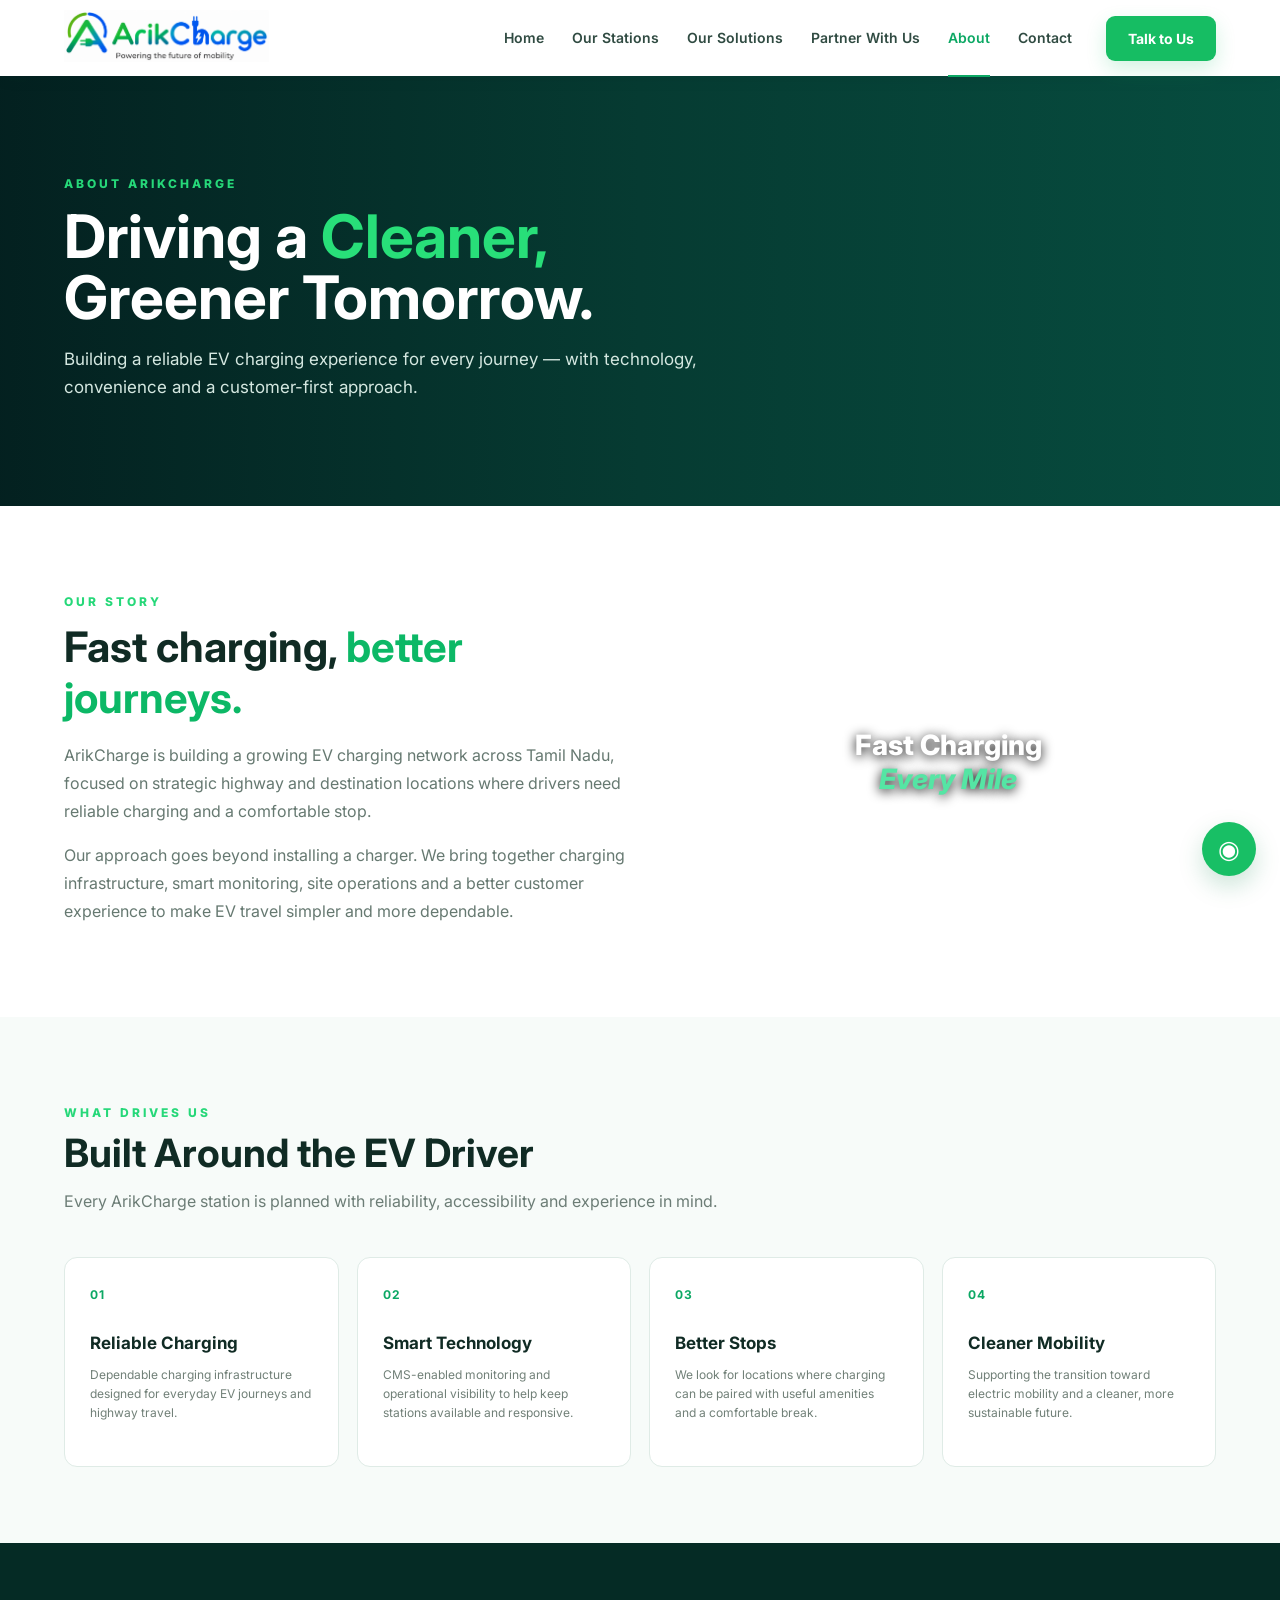
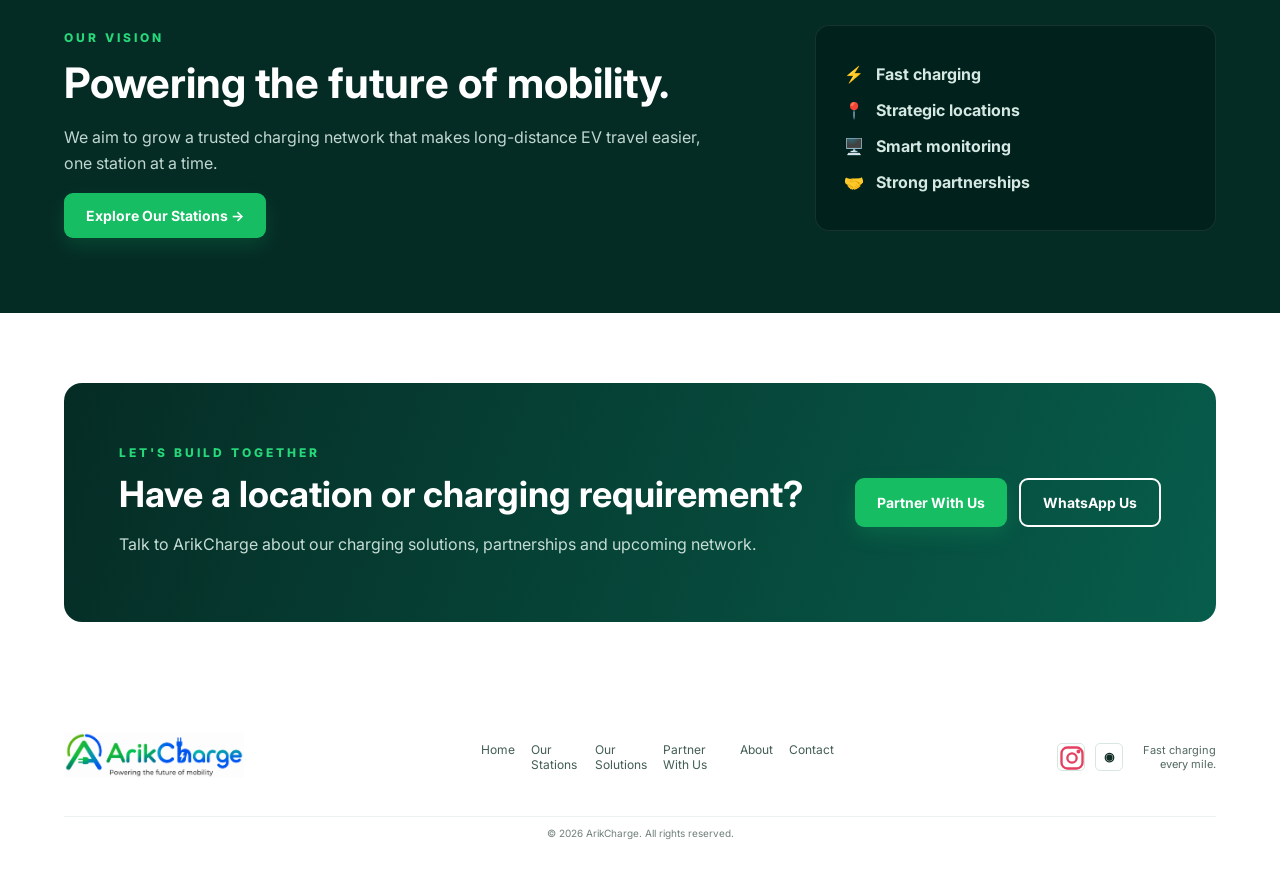
==== commit 756ad9df: "Add files via upload" ====
--- a/about.html
+++ b/about.html
@@ -5,7 +5,7 @@
   <meta name="description" content="Learn about ArikCharge and our vision to build a reliable, premium EV charging network.">
   <title>About ArikCharge | Fast charging every mile</title>
   <link rel="preconnect" href="https://fonts.googleapis.com"><link rel="preconnect" href="https://fonts.gstatic.com" crossorigin>
-  <link href="https://fonts.googleapis.com/css2?family=Inter:wght@400;500;600;700;800&display=swap" rel="stylesheet"><link rel="stylesheet" href="style.css">
+  <link href="https://fonts.googleapis.com/css2?family=Inter:wght@400;500;600;700;800&display=swap" rel="stylesheet"><link rel="stylesheet" href="style.css?v=6.7">
 </head>
 <body>
 <header class="site-header"><a class="brand" href="index.html"><img src="assets/arikcharge-logo.png" alt="ArikCharge"></a><nav class="desktop-nav"><a href="index.html">Home</a><a href="stations.html">Our Stations</a><a href="solutions.html">Our Solutions</a><a href="index.html#partner">Partner With Us</a><a class="active" href="about.html">About</a><a href="contact.html">Contact</a></nav><a class="btn btn-green" href="contact.html">Talk to Us</a><button class="menu-btn" aria-label="Open menu" aria-expanded="false">☰</button></header>
@@ -16,4 +16,4 @@
 <section class="about-vision"><div><p class="tag">OUR VISION</p><h2>Powering the future of mobility.</h2><p>We aim to grow a trusted charging network that makes long-distance EV travel easier, one station at a time.</p><a class="btn btn-green" href="stations.html">Explore Our Stations →</a></div><div class="vision-points"><p>⚡ <b>Fast charging</b></p><p>📍 <b>Strategic locations</b></p><p>🖥️ <b>Smart monitoring</b></p><p>🤝 <b>Strong partnerships</b></p></div></section>
 <section class="solution-cta"><div><p class="tag">LET'S BUILD TOGETHER</p><h2>Have a location or charging requirement?</h2><p>Talk to ArikCharge about our charging solutions, partnerships and upcoming network.</p></div><div class="cta-actions"><a class="btn btn-green" href="index.html#partner">Partner With Us</a><a class="btn btn-light-outline" href="https://wa.me/918190814593" target="_blank" rel="noopener">WhatsApp Us</a></div></section>
 </main><a class="whatsapp-float" href="https://wa.me/918190814593" target="_blank" rel="noopener" aria-label="Chat with ArikCharge on WhatsApp">◉</a>
-<footer><div class="footer-brand"><img src="assets/arikcharge-logo.png" alt="ArikCharge"></div><div class="footer-links"><a href="index.html">Home</a><a href="stations.html">Our Stations</a><a href="solutions.html">Our Solutions</a><a href="index.html#partner">Partner With Us</a><a href="about.html">About</a><a href="contact.html">Contact</a></div><div class="social"><a class="instagram-social" href="https://www.instagram.com/arikcharge?igsh=MTh1YzF3YmhueGhsbA%3D%3D&utm_source=ig_contact_invite" target="_blank" rel="noopener" aria-label="ArikCharge Instagram"><svg viewBox="0 0 24 24" aria-hidden="true"><rect x="3" y="3" width="18" height="18" rx="5" fill="none" stroke="currentColor" stroke-width="2"/><circle cx="12" cy="12" r="4" fill="none" stroke="currentColor" stroke-width="2"/><circle cx="17.5" cy="6.5" r="1.2" fill="currentColor"/></svg></a><a href="https://wa.me/918190814593" target="_blank" rel="noopener">◉</a><p>Fast charging<br>every mile.</p></div><small>© 2026 ArikCharge. All rights reserved.</small></footer><script src="script.js"></script></body></html>+<footer><div class="footer-brand"><img src="assets/arikcharge-logo.png" alt="ArikCharge"></div><div class="footer-links"><a href="index.html">Home</a><a href="stations.html">Our Stations</a><a href="solutions.html">Our Solutions</a><a href="index.html#partner">Partner With Us</a><a href="about.html">About</a><a href="contact.html">Contact</a></div><div class="social"><a class="instagram-social" href="https://www.instagram.com/arikcharge/" target="_blank" rel="noopener" aria-label="ArikCharge Instagram"><svg viewBox="0 0 24 24" aria-hidden="true"><rect x="3" y="3" width="18" height="18" rx="5" fill="none" stroke="currentColor" stroke-width="2"/><circle cx="12" cy="12" r="4" fill="none" stroke="currentColor" stroke-width="2"/><circle cx="17.5" cy="6.5" r="1.2" fill="currentColor"/></svg></a><a href="https://wa.me/918190814593" target="_blank" rel="noopener">◉</a><p>Fast charging<br>every mile.</p></div><small>© 2026 ArikCharge. All rights reserved.</small></footer><script src="script.js?v=6.7"></script></body></html>
--- a/style.css
+++ b/style.css
@@ -1,4 +1,4 @@
-*{box-sizing:border-box}html{scroll-behavior:smooth}body{margin:0;font-family:Inter,Arial,sans-serif;color:#102b24;background:#fff}a{text-decoration:none;color:inherit}.site-header{height:76px;padding:0 5%;display:flex;align-items:center;gap:34px;background:#fff;position:sticky;top:0;z-index:20;box-shadow:0 2px 16px #062d2210}.brand img{width:205px;height:58px;object-fit:contain}.desktop-nav{display:flex;gap:28px;margin-left:auto}.desktop-nav a{font-size:14px;font-weight:600;color:#304b42;padding:29px 0}.desktop-nav a.active,.desktop-nav a:hover{color:#0ca864;border-bottom:2px solid #0ca864}.btn{display:inline-flex;align-items:center;justify-content:center;padding:14px 22px;border-radius:9px;font-weight:700;font-size:14px;transition:.2s}.btn-green{background:#16bd63;color:#fff;box-shadow:0 8px 20px #16bd6330}.btn-green:hover{transform:translateY(-2px);background:#0faa56}.btn-outline{border:2px solid #fff;color:#fff;background:#061e19aa}.menu-btn{display:none;border:0;background:none;font-size:25px}.hero{min-height:620px;position:relative;background:linear-gradient(90deg,#031e1b 0%,#073b32 48%,#0a5b47 100%);overflow:hidden;color:#fff}.hero:after{content:"";position:absolute;inset:0;background:radial-gradient(circle at 80% 42%,#12b96855 0,transparent 35%),linear-gradient(90deg,#031e1bcc 0%,transparent 60%)}.hero-overlay{position:absolute;inset:0;background-image:url("assets/hero-arikcharge-v6.png");background-size:cover;background-position:center;opacity:.78}.hero-content{position:relative;z-index:2;padding:100px 5%;max-width:720px}.eyebrow,.tag{font-size:12px;letter-spacing:3px;font-weight:800;color:#26d879}.hero h1{font-size:72px;line-height:.98;margin:18px 0;font-weight:800}.hero h1 span,.about h2 span{color:#20d674}.hero-copy{font-size:18px;line-height:1.55;color:#d6e8e1;max-width:520px}.hero-actions{display:flex;gap:14px;margin-top:28px}.hero-sign{position:absolute;z-index:3;right:5%;bottom:78px;font-size:25px;font-style:italic;line-height:1.05;text-align:right}.hero-sign span{color:#7cf0ba}.hero-features{position:absolute;z-index:3;bottom:0;left:0;right:0;display:flex;gap:70px;padding:22px 5%;background:#001d18aa;border-top:1px solid #ffffff1a}.hero-features div{font-size:15px;color:#d9eee6}.hero-features b{margin-left:8px}.amenities{margin:-1px 5% 0;padding:24px 1%;display:grid;grid-template-columns:repeat(5,1fr);background:#f6fbf9;border:1px solid #e3eee9;border-radius:0 0 12px 12px;position:relative;z-index:5}.amenities div{text-align:center;border-right:1px solid #dce9e3;padding:4px 10px}.amenities div:last-child{border:0}.amenities span{display:block;font-size:25px;color:#0bbf65;margin-bottom:7px}.amenities b{display:block;font-size:12px}.amenities small{font-size:10px}.section{padding:76px 5%}.section-heading{display:flex;justify-content:space-between;align-items:end;gap:20px}.section-heading h2,.about h2,.partner h2{font-size:39px;line-height:1.1;margin:6px 0 10px}.section-heading p:not(.tag),.about-copy>p:not(.tag){color:#6c7d76}.green-link{color:#08a85a;font-weight:700;font-size:14px}.hub-grid{display:grid;grid-template-columns:repeat(4,1fr);gap:18px;margin-top:30px}.hub-card{background:#fff;border:1px solid #dfebe6;border-radius:11px;overflow:hidden;box-shadow:0 7px 24px #123a2b0d}.hub-photo{height:170px;background-size:cover;background-position:center;display:flex;align-items:center;justify-content:center;color:#fff;font-size:45px;position:relative}.hub-photo:after{content:"";position:absolute;inset:0;background:linear-gradient(180deg,transparent,#001d1840)}.hub-photo span{position:relative;z-index:1}.photo-1{background-image:url("https://images.unsplash.com/photo-1593941707882-a5bba14938c7?auto=format&fit=crop&w=900&q=80")}.photo-2{background-image:url("https://images.unsplash.com/photo-1617886322168-72f1d7b6c1a0?auto=format&fit=crop&w=900&q=80")}.photo-3{background-image:url("https://images.unsplash.com/photo-1592833159155-c62df1b65634?auto=format&fit=crop&w=900&q=80")}.more{background:#dfeff4;color:#91afbc}.hub-body{padding:18px}.hub-body h3{margin:0 0 6px;font-size:16px}.hub-body p{font-size:12px;color:#77877f;line-height:1.5}.status{font-size:11px;font-weight:800;color:#08a85a}.partner{margin:0 5% 75px;border-radius:18px;overflow:hidden;min-height:310px;display:grid;grid-template-columns:1.3fr 1fr .7fr;position:relative;background:#052b25;color:#fff}.partner-image{grid-column:1/4;grid-row:1;position:absolute;inset:0;background-image:linear-gradient(90deg,#03251fcc,#03251f66),url("https://images.unsplash.com/photo-1497366754035-f200968a6e72?auto=format&fit=crop&w=1800&q=80");background-size:cover;background-position:center}.partner-content,.partner-side{position:relative;z-index:2;padding:55px}.partner-content{grid-column:1/3}.partner-content h2{font-size:38px}.partner-content>p:not(.tag){line-height:1.55;color:#c9ded7}.partner-benefits{display:flex;gap:24px;margin-top:28px;flex-wrap:wrap;font-size:12px}.partner-side{grid-column:3;background:#001b17aa;display:flex;flex-direction:column;gap:10px;align-items:flex-start;justify-content:center}.partner-side b{font-size:12px;color:#5ce9aa}.partner-side .btn{margin-top:18px}.about{display:grid;grid-template-columns:1.1fr 1fr .55fr;gap:25px;align-items:center;background:#f7fbf9}.about-copy{padding-right:20px}.about-copy>p:not(.tag){line-height:1.65}.about-image{height:260px;border-radius:12px;background-image:url("https://images.unsplash.com/photo-1500530855697-b586d89ba3ee?auto=format&fit=crop&w=1000&q=80");background-size:cover;background-position:center;display:flex;align-items:center;justify-content:center;color:#fff;text-align:center;font-size:28px;font-weight:800;text-shadow:0 2px 12px #000}.about-image em{color:#55e5a4}.about-points{background:#fff;padding:18px 24px;border-radius:12px;border:1px solid #e4eee9}.about-points p{font-size:13px;margin:18px 0}.contact{background:#052b25;color:#fff;padding:38px 5%;display:grid;grid-template-columns:1.15fr repeat(5,1fr);gap:20px;align-items:center}.contact h2{margin:0 0 8px;font-size:28px}.contact p{margin:0;color:#b8d2ca;font-size:12px}.contact a,.contact>div:not(:first-child){display:flex;gap:12px;align-items:center}.contact strong{font-size:23px;color:#25d87a}.contact .instagram-mark{font-size:28px;font-weight:500}.contact span{font-size:11px;color:#b8d2ca}.contact b{font-size:12px;color:#fff}.contact a:hover b{color:#4be99a}footer{padding:35px 5%;display:grid;grid-template-columns:1.1fr 1fr 1fr;gap:30px;align-items:center;background:#fff}.footer-brand img{width:180px;height:55px;object-fit:contain}.footer-links{display:flex;gap:16px;justify-content:center;font-size:12px;color:#425d53}.footer-links a:hover{color:#0aa95c}.social{display:flex;align-items:center;justify-content:flex-end;gap:10px}.social a{width:28px;height:28px;border:1px solid #d8e6e0;border-radius:5px;display:grid;place-items:center;font-weight:800;font-size:12px}.social p{font-size:11px;margin-left:10px;text-align:right;color:#536860}footer small{grid-column:1/4;text-align:center;color:#718078;font-size:10px;padding-top:10px;border-top:1px solid #edf2ef}
+*{box-sizing:border-box}html{scroll-behavior:smooth}body{margin:0;font-family:Inter,Arial,sans-serif;color:#102b24;background:#fff}a{text-decoration:none;color:inherit}.site-header{height:76px;padding:0 5%;display:flex;align-items:center;gap:34px;background:#fff;position:sticky;top:0;z-index:20;box-shadow:0 2px 16px #062d2210}.brand img{width:205px;height:58px;object-fit:contain}.desktop-nav{display:flex;gap:28px;margin-left:auto}.desktop-nav a{font-size:14px;font-weight:600;color:#304b42;padding:29px 0}.desktop-nav a.active,.desktop-nav a:hover{color:#0ca864;border-bottom:2px solid #0ca864}.btn{display:inline-flex;align-items:center;justify-content:center;padding:14px 22px;border-radius:9px;font-weight:700;font-size:14px;transition:.2s}.btn-green{background:#16bd63;color:#fff;box-shadow:0 8px 20px #16bd6330}.btn-green:hover{transform:translateY(-2px);background:#0faa56}.btn-outline{border:2px solid #fff;color:#fff;background:#061e19aa}.menu-btn{display:none;border:0;background:none;font-size:25px}.hero{min-height:620px;position:relative;background:linear-gradient(90deg,#031e1b 0%,#073b32 48%,#0a5b47 100%);overflow:hidden;color:#fff}.hero:after{content:"";position:absolute;inset:0;background:radial-gradient(circle at 80% 42%,#12b96855 0,transparent 35%),linear-gradient(90deg,#031e1bcc 0%,transparent 60%)}.hero-overlay{position:absolute;inset:0;background-image:url("assets/hero-home.png");background-size:cover;background-position:center;opacity:.78}.hero-content{position:relative;z-index:2;padding:100px 5%;max-width:720px}.eyebrow,.tag{font-size:12px;letter-spacing:3px;font-weight:800;color:#26d879}.hero h1{font-size:72px;line-height:.98;margin:18px 0;font-weight:800}.hero h1 span,.about h2 span{color:#20d674}.hero-copy{font-size:18px;line-height:1.55;color:#d6e8e1;max-width:520px}.hero-actions{display:flex;gap:14px;margin-top:28px}.hero-sign{position:absolute;z-index:3;right:5%;bottom:78px;font-size:25px;font-style:italic;line-height:1.05;text-align:right}.hero-sign span{color:#7cf0ba}.hero-features{position:absolute;z-index:3;bottom:0;left:0;right:0;display:flex;gap:70px;padding:22px 5%;background:#001d18aa;border-top:1px solid #ffffff1a}.hero-features div{font-size:15px;color:#d9eee6}.hero-features b{margin-left:8px}.amenities{margin:-1px 5% 0;padding:24px 1%;display:grid;grid-template-columns:repeat(5,1fr);background:#f6fbf9;border:1px solid #e3eee9;border-radius:0 0 12px 12px;position:relative;z-index:5}.amenities div{text-align:center;border-right:1px solid #dce9e3;padding:4px 10px}.amenities div:last-child{border:0}.amenities span{display:block;font-size:25px;color:#0bbf65;margin-bottom:7px}.amenities b{display:block;font-size:12px}.amenities small{font-size:10px}.section{padding:76px 5%}.section-heading{display:flex;justify-content:space-between;align-items:end;gap:20px}.section-heading h2,.about h2,.partner h2{font-size:39px;line-height:1.1;margin:6px 0 10px}.section-heading p:not(.tag),.about-copy>p:not(.tag){color:#6c7d76}.green-link{color:#08a85a;font-weight:700;font-size:14px}.hub-grid{display:grid;grid-template-columns:repeat(4,1fr);gap:18px;margin-top:30px}.hub-card{background:#fff;border:1px solid #dfebe6;border-radius:11px;overflow:hidden;box-shadow:0 7px 24px #123a2b0d}.hub-photo{height:170px;background-size:cover;background-position:center;display:flex;align-items:center;justify-content:center;color:#fff;font-size:45px;position:relative}.hub-photo:after{content:"";position:absolute;inset:0;background:linear-gradient(180deg,transparent,#001d1840)}.hub-photo span{position:relative;z-index:1}.photo-1{background-image:url("https://images.unsplash.com/photo-1593941707882-a5bba14938c7?auto=format&fit=crop&w=900&q=80")}.photo-2{background-image:url("https://images.unsplash.com/photo-1617886322168-72f1d7b6c1a0?auto=format&fit=crop&w=900&q=80")}.photo-3{background-image:url("https://images.unsplash.com/photo-1592833159155-c62df1b65634?auto=format&fit=crop&w=900&q=80")}.more{background:#dfeff4;color:#91afbc}.hub-body{padding:18px}.hub-body h3{margin:0 0 6px;font-size:16px}.hub-body p{font-size:12px;color:#77877f;line-height:1.5}.status{font-size:11px;font-weight:800;color:#08a85a}.partner{margin:0 5% 75px;border-radius:18px;overflow:hidden;min-height:310px;display:grid;grid-template-columns:1.3fr 1fr .7fr;position:relative;background:#052b25;color:#fff}.partner-image{grid-column:1/4;grid-row:1;position:absolute;inset:0;background-image:linear-gradient(90deg,#03251fcc,#03251f66),url("https://images.unsplash.com/photo-1497366754035-f200968a6e72?auto=format&fit=crop&w=1800&q=80");background-size:cover;background-position:center}.partner-content,.partner-side{position:relative;z-index:2;padding:55px}.partner-content{grid-column:1/3}.partner-content h2{font-size:38px}.partner-content>p:not(.tag){line-height:1.55;color:#c9ded7}.partner-benefits{display:flex;gap:24px;margin-top:28px;flex-wrap:wrap;font-size:12px}.partner-side{grid-column:3;background:#001b17aa;display:flex;flex-direction:column;gap:10px;align-items:flex-start;justify-content:center}.partner-side b{font-size:12px;color:#5ce9aa}.partner-side .btn{margin-top:18px}.about{display:grid;grid-template-columns:1.1fr 1fr .55fr;gap:25px;align-items:center;background:#f7fbf9}.about-copy{padding-right:20px}.about-copy>p:not(.tag){line-height:1.65}.about-image{height:260px;border-radius:12px;background-image:url("https://images.unsplash.com/photo-1500530855697-b586d89ba3ee?auto=format&fit=crop&w=1000&q=80");background-size:cover;background-position:center;display:flex;align-items:center;justify-content:center;color:#fff;text-align:center;font-size:28px;font-weight:800;text-shadow:0 2px 12px #000}.about-image em{color:#55e5a4}.about-points{background:#fff;padding:18px 24px;border-radius:12px;border:1px solid #e4eee9}.about-points p{font-size:13px;margin:18px 0}.contact{background:#052b25;color:#fff;padding:38px 5%;display:grid;grid-template-columns:1.15fr repeat(5,1fr);gap:20px;align-items:center}.contact h2{margin:0 0 8px;font-size:28px}.contact p{margin:0;color:#b8d2ca;font-size:12px}.contact a,.contact>div:not(:first-child){display:flex;gap:12px;align-items:center}.contact strong{font-size:23px;color:#25d87a}.contact .instagram-mark{font-size:28px;font-weight:500}.contact span{font-size:11px;color:#b8d2ca}.contact b{font-size:12px;color:#fff}.contact a:hover b{color:#4be99a}footer{padding:35px 5%;display:grid;grid-template-columns:1.1fr 1fr 1fr;gap:30px;align-items:center;background:#fff}.footer-brand img{width:180px;height:55px;object-fit:contain}.footer-links{display:flex;gap:16px;justify-content:center;font-size:12px;color:#425d53}.footer-links a:hover{color:#0aa95c}.social{display:flex;align-items:center;justify-content:flex-end;gap:10px}.social a{width:28px;height:28px;border:1px solid #d8e6e0;border-radius:5px;display:grid;place-items:center;font-weight:800;font-size:12px}.social p{font-size:11px;margin-left:10px;text-align:right;color:#536860}footer small{grid-column:1/4;text-align:center;color:#718078;font-size:10px;padding-top:10px;border-top:1px solid #edf2ef}
 @media(max-width:1000px){.desktop-nav{gap:15px}.hub-grid{grid-template-columns:repeat(2,1fr)}.amenities{grid-template-columns:repeat(3,1fr);gap:12px}.amenities div:nth-child(3){border:0}.partner{grid-template-columns:1fr}.partner-content{grid-column:1}.partner-side{grid-column:1}.partner-image{grid-column:1}.about{grid-template-columns:1fr 1fr}.about-points{grid-column:1/3}.contact{grid-template-columns:repeat(2,1fr)}.contact>div:first-child{grid-column:1/3}}
 @media(max-width:720px){.site-header{height:68px;padding:0 18px}.brand img{width:155px;height:54px}.desktop-nav,.site-header>.btn{display:none}.menu-btn{display:block;margin-left:auto}.hero{min-height:620px}.hero-content{padding:75px 24px}.hero h1{font-size:52px}.hero-copy{font-size:16px}.hero-sign{right:24px;bottom:80px;font-size:19px}.hero-features{gap:12px;padding:15px 20px;justify-content:space-between}.hero-features div{font-size:10px;text-align:center}.hero-features b{display:block;margin:4px 0 0}.amenities{margin:0 15px;grid-template-columns:repeat(2,1fr);border-radius:0 0 12px 12px}.amenities div:nth-child(even){border:0}.section{padding:55px 20px}.section-heading{display:block}.section-heading h2,.about h2,.partner h2{font-size:31px}.green-link{display:inline-block;margin-top:12px}.hub-grid{grid-template-columns:1fr}.partner{margin:0 15px 55px}.partner-content,.partner-side{padding:35px 25px}.about{grid-template-columns:1fr;padding:50px 20px}.about-points{grid-column:auto}.about-image{height:220px}.contact{grid-template-columns:1fr;padding:35px 25px}.contact>div:first-child{grid-column:auto}.contact a,.contact>div{padding:10px 0}footer{grid-template-columns:1fr;padding:30px 20px;text-align:center}.footer-links{flex-wrap:wrap}.social{justify-content:center}.social p{display:none}footer small{grid-column:auto}}
 
@@ -38,7 +38,7 @@
 
 
 /* V6 — mobile-first refinements */
-.hero-overlay{background-image:url("assets/hero-arikcharge-v6.png");opacity:.92;background-position:center;background-size:cover}
+.hero-overlay{background-image:url("assets/hero-home.png");opacity:.92;background-position:center;background-size:cover}
 .amenities{grid-template-columns:repeat(5,1fr)}
 .amenities div{min-width:0}.amenities b{line-height:1.35}.amenities small{display:block;color:#708078;margin-top:3px}
 .success-modal[hidden]{display:none}.success-modal{position:fixed;inset:0;z-index:1000;display:grid;place-items:center;padding:20px}.success-modal-backdrop{position:absolute;inset:0;background:#001d18aa;backdrop-filter:blur(5px)}.success-modal-card{position:relative;z-index:1;width:min(500px,100%);background:#fff;border-radius:20px;padding:38px 30px;text-align:center;box-shadow:0 25px 80px #001d1850}.success-close{position:absolute;right:15px;top:10px;border:0;background:none;font-size:28px;color:#52665e;cursor:pointer}.success-check{width:58px;height:58px;border-radius:50%;margin:0 auto 18px;display:grid;place-items:center;background:#e9f8f0;color:#0ca864;font-size:30px;font-weight:800}.success-modal-card h2{font-size:28px;line-height:1.2;margin:8px 0 12px;color:#102b24}.success-modal-card>p:not(.tag){color:#64756d;line-height:1.6;margin-bottom:24px}.modal-open{overflow:hidden}
@@ -52,3 +52,21 @@
 
 .instagram-mark svg,.instagram-social svg{width:28px;height:28px;display:block}.instagram-social{color:#e4405f}.instagram-contact:hover .instagram-mark{color:#e4405f}.instagram-social:hover{color:#e4405f}.hero-features{display:grid;grid-template-columns:repeat(5,1fr);gap:18px}.hero-features div{font-size:12px;color:#d9eee6;display:flex;align-items:center;gap:5px}.hero-features small{display:block;font-size:10px;color:#a9c9bf;margin-left:4px}.hero-features b{margin-left:0}
 @media(max-width:720px){.hero-features{grid-template-columns:repeat(2,1fr);gap:8px}.hero-features div{font-size:9px;flex-wrap:wrap;justify-content:center}.hero-features small{width:100%;text-align:center;margin:0}.instagram-mark svg{width:26px;height:26px}}
+
+
+/* V6.6 Instagram + Hero hardening */
+.instagram-contact, .instagram-social { display:flex !important; align-items:center !important; }
+.instagram-mark { display:inline-flex !important; width:32px !important; height:32px !important; align-items:center !important; justify-content:center !important; color:#e4405f !important; flex:0 0 32px !important; }
+.instagram-mark svg, .instagram-social svg { width:28px !important; height:28px !important; display:block !important; }
+.instagram-social { color:#e4405f !important; }
+.instagram-social svg { stroke:currentColor; }
+@media(max-width:720px){ .instagram-mark{width:28px !important;height:28px !important;flex-basis:28px !important}.instagram-mark svg,.instagram-social svg{width:26px !important;height:26px !important} }
+
+/* V6.7 FINAL HARD FIX */
+.hero-overlay{background-image:url("assets/hero-home.png?v=6.7") !important;background-size:cover !important;background-position:center !important;opacity:.92 !important;}
+.instagram-mark{display:inline-flex!important;width:32px!important;height:32px!important;align-items:center!important;justify-content:center!important;color:#e4405f!important;flex:0 0 32px!important;}
+.instagram-mark svg,.instagram-social svg{width:28px!important;height:28px!important;display:block!important;}
+.instagram-social{color:#e4405f!important;display:grid!important;place-items:center!important;}
+/* V6.8: single hero + single feature strip. The hero background is scene-only; text is HTML. */
+.hero-features{display:none!important}
+.hero-overlay{background-image:url("assets/hero-home.png?v=6.8")!important;background-size:cover!important;background-position:center!important;opacity:.88!important}
